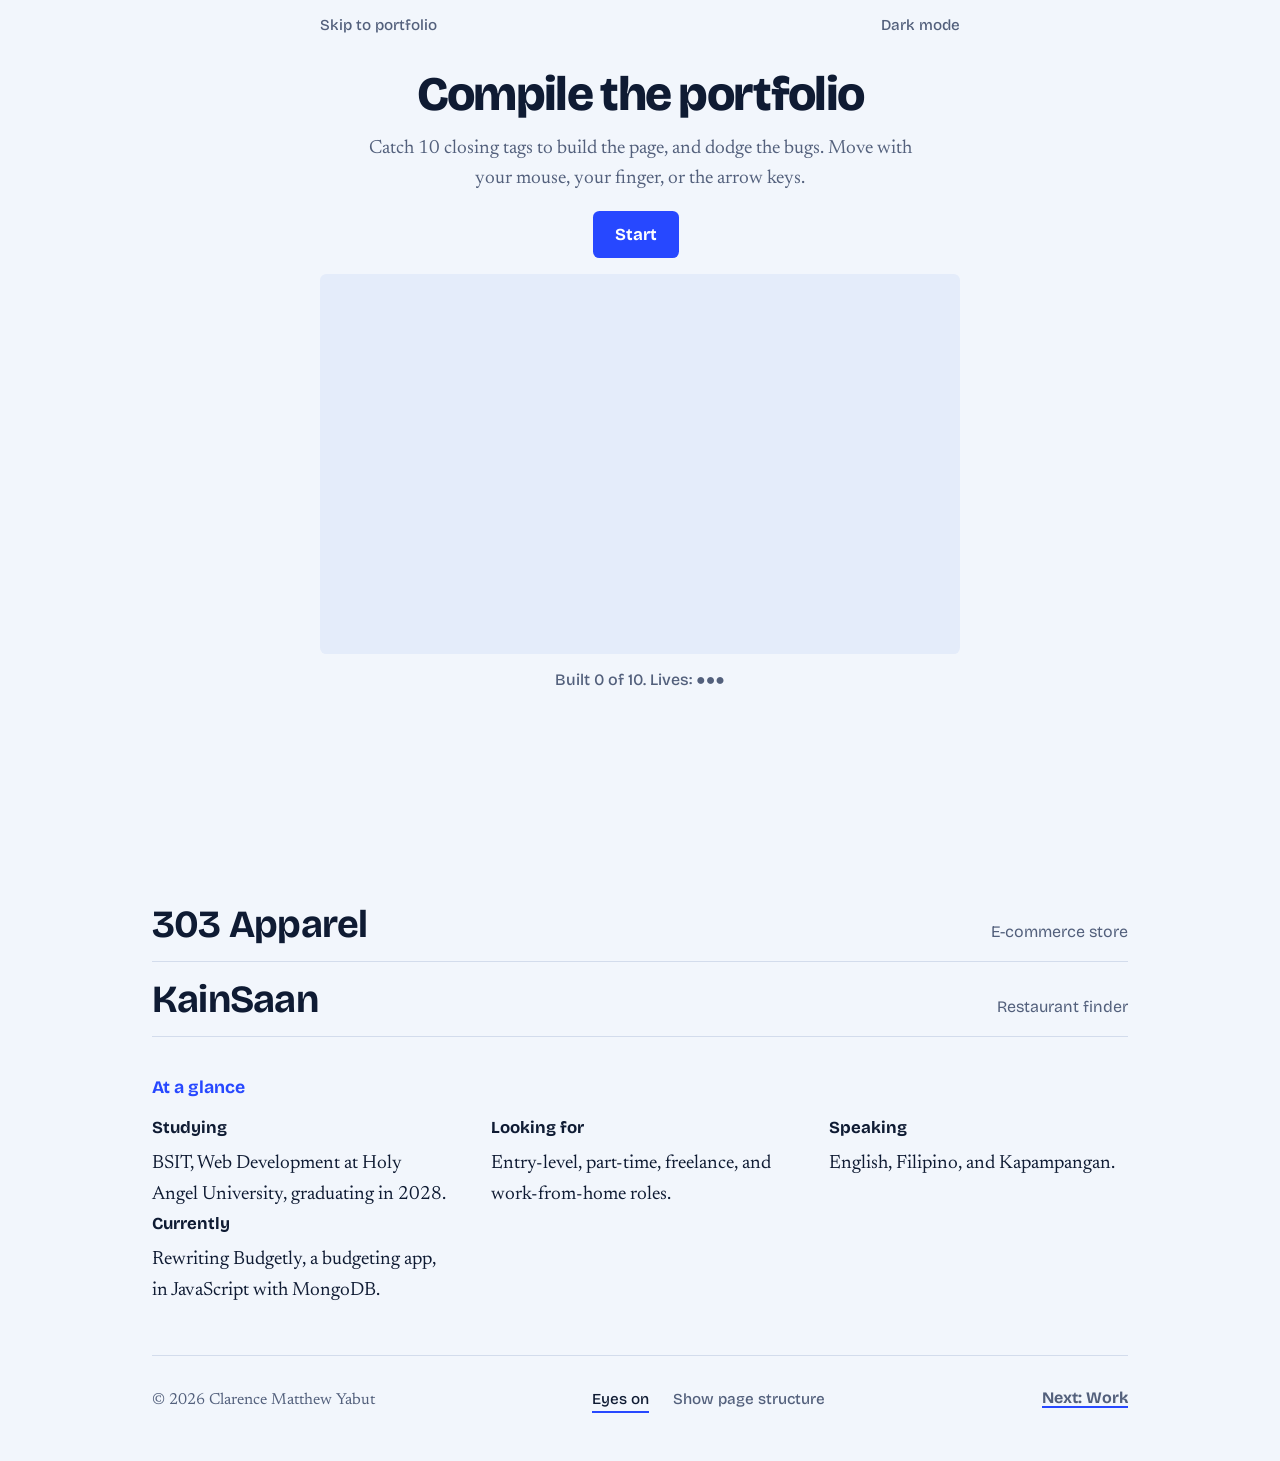
==== index.html @ 8d2900b2 "Personal Portfolio - Initial Commit" ====
<!DOCTYPE html>
<html lang="en">
<head>
<meta charset="utf-8">
<meta name="viewport" content="width=device-width, initial-scale=1, viewport-fit=cover">
<title>Clarence Matthew Yabut – Web Developer</title>
<meta name="description" content="Clarence Matthew Yabut is a web development student in Angeles City building full-stack web apps. See his projects and certifications, and get in touch.">
<meta name="theme-color" content="#2748ff">
<meta property="og:type" content="website">
<meta property="og:title" content="Clarence Matthew Yabut, Web Developer">
<meta property="og:description" content="Full-stack web projects, certifications, and contact details.">
<link rel="icon" href="favicon.svg" type="image/svg+xml">
<link rel="stylesheet" href="https://fonts.googleapis.com/css2?family=Bricolage+Grotesque:opsz,wght@12..96,400;12..96,500;12..96,700;12..96,800&family=Newsreader:opsz,wght@6..72,400;6..72,500&display=swap">
<link rel="stylesheet" href="css/styles.css">
</head>
<body>
<div id="game" role="dialog" aria-modal="true" aria-labelledby="gtitle">
  <noscript><style>#game{display:none}</style></noscript>
  <div class="gtop"><button class="pill" type="button" id="gskip">Skip to portfolio</button><button class="pill" type="button" data-theme-toggle>Dark mode</button></div>
  <h1 id="gtitle">Compile the portfolio</h1>
  <p id="gmsg">Catch 10 closing tags to build the page, and dodge the bugs. Move with your mouse, your finger, or the arrow keys.</p>
  <button class="cta" type="button" id="gstart">Start</button>
  <canvas id="gcv" aria-hidden="true"></canvas>
  <p id="ghud">Built 0 of 10. Lives: ●●●</p>
</div>
<div id="lb" hidden><img alt=""><button class="pill" type="button" id="lbx">Close</button></div>
<div id="prog" aria-hidden="true"></div>
<div class="eyes" id="eyes" aria-hidden="true"></div>
<div class="wrap">
  <header class="top">
    <a class="logo" href="#home" aria-label="Clarence Yabut, home"><svg viewBox="125 200 385 180" fill="none" stroke-width="14" stroke-linejoin="miter" stroke-linecap="butt" aria-hidden="true"><path d="M245 217 L160 292 L245 367" stroke="currentColor"/><path class="sl" d="M335 217 L268 367" stroke="var(--accent)"/><path d="M358 218 L413 270 M497 215 L347 367" stroke="currentColor"/></svg></a>
    <nav aria-label="Main">
      <a href="#work">Work</a>
      <a href="#about">About</a>
      <a href="#certifications">Certifications</a>
      <a href="#recommendations">Recommendations</a>
      <a href="#contact">Contact</a>
    </nav>
    <button class="pill" type="button" data-theme-toggle>Dark mode</button>
  </header>

  <main id="main">
    <div data-view="home" data-title="Home">
      <div class="hero">
        <svg class="hero-mark" viewBox="125 200 385 180" fill="none" stroke-width="10" stroke-linecap="butt" stroke-linejoin="miter" aria-hidden="true"><path pathLength="1" d="M245 217 L160 292 L245 367" stroke="currentColor"/><path pathLength="1" d="M335 217 L268 367" stroke="var(--accent)"/><path pathLength="1" d="M358 218 L413 270" stroke="currentColor"/><path pathLength="1" d="M497 215 L347 367" stroke="currentColor"/></svg>
        <h1 class="name" tabindex="-1">Clarence <span>Yabut</span></h1>
        <p class="lede">I build web apps from the database up, and I care how they feel to use.</p>
        <p class="status"><i aria-hidden="true"></i><span><b>Open to work:</b> entry-level, part-time, freelance, and remote. I’m in Angeles City, where it’s <b id="clock">–</b> right now.</span></p>
        <a class="cta" href="#work">See my work</a><a class="cta alt" href="#contact">Get in touch</a>
      </div>
      <div class="page">
        <h2>Recent projects</h2>
        <ul class="big-links">
          <li><a href="#ridersafe">RiderSafe<small>Rider safety app</small></a></li>
          <li><a href="#work">303 Apparel<small>E-commerce store</small></a></li>
          <li><a href="#work">KainSaan<small>Restaurant finder</small></a></li>
        </ul>
        <h2>At a glance</h2>
        <div class="cols facts">
          <div><b>Studying</b><p>BSIT, Web Development at Holy Angel University, graduating in 2028.</p></div>
          <div><b>Looking for</b><p>Entry-level, part-time, freelance, and work-from-home roles.</p></div>
          <div><b>Speaking</b><p>English, Filipino, and Kapampangan.</p></div>
          <div><b>Currently</b><p>Rewriting Budgetly, a budgeting app, in JavaScript with MongoDB.</p></div>
        </div>
      </div>
    </div>

    <div class="page" data-view="work" data-title="Work" hidden>
      <h1 tabindex="-1">Work</h1>
      <article class="project">
        <div><h3>RiderSafe</h3><p class="meta">Academic project that I led. PHP, MySQL, JavaScript, and AJAX.</p><button class="zoom" type="button" aria-label="View the RiderSafe logo larger"><img class="thumb sq" src="assets/img/ridersafe-logo.jpg" alt="RiderSafe logo: a blue motorcycle helmet on a map pin with a green check mark" width="640" height="640" loading="lazy"></button></div>
        <div><p>A motorcycle rider safety app with scheduled GPS check-ins and an emergency SOS. It was deployed and stayed public for several months.</p><a href="#ridersafe">Read the case study</a></div>
      </article>
      <article class="project">
        <div><h3>303 Apparel</h3><p class="meta">Group project with five classmates, led by me. HTML, CSS, JavaScript, Node.js, Express, and MongoDB.</p><button class="zoom" type="button" aria-label="View the 303 Apparel logo larger"><img class="thumb sq" src="assets/img/303-apparel-logo.jpg" alt="303 Apparel logo: a cream square frame with the brand name in bold type on navy" width="640" height="640" loading="lazy"></button></div>
        <div><p>A full-stack apparel store with a product catalog, search and filters, a cart and checkout, promo codes, and an admin dashboard for managing products, customers, and messages. It’s a demo store built for class, so nothing is actually sold.</p><a href="https://three03apparel-store.onrender.com/index.html" target="_blank" rel="noopener">Live demo</a>&emsp;<a href="https://github.com/thebeancheese/303apparel-store" target="_blank" rel="noopener">GitHub</a></div>
      </article>
      <article class="project">
        <div><h3>KainSaan</h3><p class="meta">Group project with two classmates, led by me. Express and MongoDB, deployed on Render.</p><button class="zoom" type="button" aria-label="View the KainSaan logo larger"><img class="thumb sq" src="assets/img/kainsaan-logo.jpg" alt="KainSaan logo: a red map pin with a small yellow jeepney on top, on teal" width="640" height="640" loading="lazy"></button></div>
        <div><p>A restaurant finder that helps people decide where to eat. Visitors browse restaurants and cuisines, and there’s an admin page for the data.</p><a href="https://kainsaan.onrender.com/" target="_blank" rel="noopener">Live site</a></div>
      </article>
      <article class="project">
        <div><h3>Coursework projects</h3><p class="meta">HTML, CSS, JavaScript, PHP, Java, Python, SQL, MongoDB</p></div>
        <div><p>Projects from my web programming, dynamic web applications, and information management classes, all kept in GitHub repositories.</p><a href="https://github.com/cm-f-yabut11" target="_blank" rel="noopener">Browse my GitHub</a></div>
      </article>
      <article class="project">
        <div><h3>Student council events</h3><p class="meta">Events Committee, July 2024 to March 2026</p></div>
        <div><p>I helped plan, prepare, and run department events, coordinating with council members and other students.</p></div>
      </article>
    </div>

    <div class="page" data-view="ridersafe" data-title="RiderSafe" hidden>
      <a class="back" href="#work">Back to work</a>
      <h1 tabindex="-1">RiderSafe</h1>
      <p>A full-stack web app for motorcycle rider safety, scheduled check-ins, and emergency communication. I came up with the concept, led the planning, and built and deployed it with my group.</p>
      <div class="demo">
        <div class="stage"><button class="sos" id="sos" type="button">SOS</button></div>
        <div class="controls">
          <label><span>Color</span><span class="sw" id="sw"></span></label>
          <label><span>Size</span><input type="range" id="size" min="64" max="140" value="96" aria-label="Button size"></label>
          <label><span>Text</span><input type="text" id="txt" value="SOS" maxlength="8" aria-label="Button text"></label>
        </div>
        <p id="msg" aria-live="polite">Try it: riders can customize their safety button like this. Tap it to send a check-in.</p>
      </div>
      <h2>What I built</h2>
      <ul class="feat">
        <li>Sign-up and login with password hashing and PHP session management.</li>
        <li>GPS check-ins using the browser’s Geolocation API, with missed check-in detection and adjustable monitoring intervals.</li>
        <li>An emergency SOS system with AJAX dashboards, notifications, and Google Maps location sharing.</li>
        <li>A responsive, mobile-first interface with a customizable safety button (color, size, sound, and text).</li>
      </ul>
      <h2>Result</h2>
      <p>The app was deployed and stayed publicly accessible for several months. I completed about 80–90% of the planned functionality.</p>
      <p>Built with PHP, MySQL, JavaScript, HTML, CSS, AJAX, Google Maps, and the HTML5 Geolocation API.</p>
    </div>

    <div class="page" data-view="about" data-title="About" hidden>
      <h1 tabindex="-1">About</h1>
      <p>I’m a third-year BSIT Web Development student at Holy Angel University. I build projects with HTML, CSS, JavaScript, PHP, and databases, and I also design in Figma and create content.</p>
      <p>Before tech, I worked at school bazaars and on a student council events team, which taught me sales, customer service, and working with a group. I speak English, Filipino, and Kapampangan.</p>
      <h2>Skills</h2>
      <div class="filters" role="group" aria-label="Filter skills"><button class="pill" type="button" data-f="all" aria-pressed="true">All</button><button class="pill" type="button" data-f="web" aria-pressed="false">Web</button><button class="pill" type="button" data-f="data" aria-pressed="false">Databases</button><button class="pill" type="button" data-f="design" aria-pressed="false">Design</button></div>
      <ul class="stack" aria-label="Skills">
        <li data-g="web">HTML</li><li data-g="web">CSS</li><li data-g="web">JavaScript</li><li data-g="web">PHP</li><li data-g="web">Java</li><li data-g="web">Python</li><li data-g="data">MySQL</li><li data-g="data">MongoDB</li><li data-g="design">Figma</li><li data-g="design">Canva</li>
      </ul>
      <div class="cols">
        <div><h2>Education</h2><ul class="tl"><li><b>BSIT, Web Development</b><span>Holy Angel University, June 2024 to 2028</span></li><li><b>ABM</b><span>Holy Family Academy, 2022 to 2024</span></li></ul></div>
        <div><h2>Experience</h2><ul class="tl"><li><b>Events Committee</b><span>College Student Council, July 2024 to March 2026</span></li><li><b>Bazaar team</b><span>School and community bazaar, December 2023 to March 2024</span></li></ul></div>
        <div><h2>Languages</h2><ul class="tl"><li><b>Kapampangan</b><span>Native</span></li><li><b>Filipino</b><span>Fluent</span></li><li><b>English</b><span>Fluent</span></li></ul></div>
      </div>
    </div>

    <div class="page" data-view="certifications" data-title="Certifications" hidden>
      <h1 tabindex="-1">Certifications</h1>
      <div class="filters" role="group" aria-label="Filter certifications"><button class="pill" type="button" data-f="all" aria-pressed="true">All</button><button class="pill" type="button" data-f="web" aria-pressed="false">Web</button><button class="pill" type="button" data-f="creative" aria-pressed="false">Design and marketing</button><button class="pill" type="button" data-f="it" aria-pressed="false">IT</button></div>
      <ul class="cert">
        <li><time>Aug 2026</time><div><b>Content Marketing Certified</b><small>HubSpot Academy</small></div></li>
        <li><time>Aug 2026</time><div><b>Introduction to Graphic Design; Basics of UI/UX</b><small>Simplilearn</small></div></li>
        <li><time>Aug 2026</time><div><b>Website UI/UX Designing using ChatGPT</b><small>Simplilearn</small></div></li>
        <li><time>Oct 2025</time><div><b>JavaScript Essentials 1</b><small>Cisco Networking Academy</small></div></li>
        <li><time>Oct 2025</time><div><b>Responsive Web Design</b><small>freeCodeCamp</small></div></li>
        <li><time>Sep 2025</time><div><b>Introduction to Figma</b><small>Simplilearn</small></div></li>
        <li><time>Mar 2025</time><div><b>CompTIA IT Fundamentals+ (ITF+)</b><small>CompTIA</small></div></li>
      </ul>
    </div>

    <div class="page" data-view="recommendations" data-title="Recommendations" hidden>
      <h1 tabindex="-1">Recommendations</h1>
      <p>What the people I’ve worked with and learned from have to say.</p>
      <div class="filters" role="group" aria-label="Filter recommendations"><button class="pill" type="button" data-f="all" aria-pressed="true">All</button><button class="pill" type="button" data-f="faculty" aria-pressed="false">Faculty</button><button class="pill" type="button" data-f="stuco" aria-pressed="false">Student council</button><button class="pill" type="button" data-f="peers" aria-pressed="false">Classmates</button></div>
      <div class="quotes">
        <figure class="quote" data-g="faculty"><span class="tag">Sample</span><blockquote><p>Lorem ipsum dolor sit amet, consectetur adipiscing elit, sed do eiusmod tempor incididunt ut labore et dolore magna aliqua.</p></blockquote><figcaption><b>Lorem Ipsum</b><span>Dolor sit amet, consectetur</span></figcaption></figure>
        <figure class="quote" data-g="faculty"><span class="tag">Sample</span><blockquote><p>Ut enim ad minim veniam, quis nostrud exercitation ullamco laboris nisi ut aliquip ex ea commodo consequat.</p></blockquote><figcaption><b>Dolor Sitamet</b><span>Adipiscing elit, sed do</span></figcaption></figure>
        <figure class="quote" data-g="stuco"><span class="tag">Sample</span><blockquote><p>Duis aute irure dolor in reprehenderit in voluptate velit esse cillum dolore eu fugiat nulla pariatur.</p></blockquote><figcaption><b>Consectetur Elit</b><span>Eiusmod tempor incididunt</span></figcaption></figure>
        <figure class="quote" data-g="peers"><span class="tag">Sample</span><blockquote><p>Excepteur sint occaecat cupidatat non proident, sunt in culpa qui officia deserunt mollit anim id est laborum.</p></blockquote><figcaption><b>Sed Eiusmod</b><span>Ut labore et dolore</span></figcaption></figure>
      </div>
    </div>

    <div class="page" data-view="contact" data-title="Contact" hidden>
      <h1 tabindex="-1">Contact</h1>
      <p>I’m open to entry-level, part-time, freelance, and work-from-home roles.</p>
      <a class="big" href="mailto:cmf.yabut@gmail.com">cmf.yabut@gmail.com</a>
      <p><button class="pill" id="copy" type="button">Copy email</button> <span id="copied" aria-live="polite"></span></p>
      <p><a href="https://github.com/cm-f-yabut11" target="_blank" rel="noopener">GitHub</a>&emsp;<a href="https://www.linkedin.com/in/clarence-yabut-7a6819312/" target="_blank" rel="noopener">LinkedIn</a></p>
      <h2>Send a message</h2>
      <form class="cform" id="cform" novalidate>
        <label>Your name<input type="text" id="cn" autocomplete="name"></label>
        <label>Your email<input type="email" id="ce" autocomplete="email"></label>
        <label>What is it about?<select id="ct"><option>A job or internship</option><option>A freelance project</option><option>Just saying hi</option></select></label>
        <label>Message<textarea id="cm" rows="5" maxlength="800"></textarea></label>
        <div class="frow"><button class="cta" type="submit">Write the email</button><span id="ccount">0 / 800</span><button class="pill" type="button" id="ccopy" hidden>Copy message</button></div>
        <p id="cstatus" aria-live="polite"></p>
      </form>
      <div class="cols">
        <div><h2>I can help with</h2><ul class="feat"><li>Websites and full-stack web apps</li><li>UI design in Figma</li><li>Promo graphics and short videos</li></ul></div>
        <div><h2>Good to know</h2><ul class="feat"><li>I’m on Philippine Time (UTC+8)</li><li>Open to part-time, freelance, and remote work</li><li>English, Filipino, and Kapampangan</li></ul></div>
      </div>
    </div>
  </main>

  <footer><span>© 2026 Clarence Matthew Yabut</span><div class="tools">
      <button class="pill" id="eyeBtn" type="button" aria-pressed="true">Eyes on</button>
      <button class="pill" id="inspect" type="button" aria-pressed="false">Show page structure</button>
    </div><a id="next" href="#work">Next: Work</a></footer>
</div>
<script src="js/main.js"></script>
</body>
</html>
---- css/styles.css ----
:root{
  --paper:#f2f6fc;--ink:#0f1b33;--muted:#53607c;--line:#d3dcec;--accent:#2748ff;--tint:#e4ecfa;--sun:#ffc94a;--on-accent:#fff;--ok:#1b8a4b;--sos:#d92d20;--eye:#fff;
  --display:"Bricolage Grotesque","Helvetica Neue",Arial,sans-serif;
  --body:"Newsreader",Georgia,"Times New Roman",serif;
  box-sizing:border-box;padding-top:env(safe-area-inset-top,0px);padding-bottom:env(safe-area-inset-bottom,0px);
}
:root[data-theme="dark"]{--paper:#0e1424;--ink:#e8eefc;--muted:#97a5c6;--line:#243049;--accent:#7e93ff;--tint:#17223a;--sun:#f5c04e;--on-accent:#0e1424;--ok:#4cc27d;--eye:#dfe6f7}
html{scroll-padding-top:env(safe-area-inset-top,0px)}
*,*::before,*::after{box-sizing:border-box}
[hidden]{display:none!important}
body{margin:0;background:var(--paper);color:var(--ink);font:400 1.2rem/1.6 var(--body);min-height:100vh}
a{color:inherit;text-decoration-color:var(--accent);text-underline-offset:.2em;text-decoration-thickness:2px}
a:hover{color:var(--accent)}
:focus-visible{outline:3px solid var(--accent);outline-offset:3px}
.eyes{position:fixed;inset:0;z-index:0;pointer-events:none;overflow:hidden}
.eye{position:absolute;width:var(--s);height:var(--s);margin:calc(var(--s)/-2) 0 0 calc(var(--s)/-2);border-radius:50%;background:var(--eye);border:2px solid var(--ink);opacity:.4;display:grid;place-items:center;transition:transform .12s}
.eye.blink{transform:scaleY(.08)}
.pupil{width:42%;height:42%;border-radius:50%;background:var(--accent);position:relative;transition:transform .08s linear}
.pupil::after{content:"";position:absolute;width:30%;height:30%;border-radius:50%;background:var(--eye);top:18%;left:20%}
@media (pointer:coarse),(max-width:700px){.eyes{display:none}}
body.no-eyes .eyes{display:none}
.wrap{position:relative;z-index:1;max-width:64rem;margin:0 auto;padding:0 1.5rem}
header.top{display:flex;justify-content:space-between;align-items:center;gap:1rem;flex-wrap:wrap;padding:1.5rem 0;font-family:var(--display);font-weight:700}
header.top .logo{text-decoration:none;font-size:1.3rem}
nav{display:flex;gap:1.25rem;align-items:center;flex-wrap:wrap;font-size:1rem}
nav a{text-decoration:none;padding-bottom:.1rem;background:linear-gradient(var(--accent),var(--accent)) 0 100%/0 2px no-repeat;transition:background-size .25s ease}
nav a:hover,nav a[aria-current="page"]{background-size:100% 2px;color:inherit}
.pill{font:500 .95rem var(--display);background:none;color:var(--muted);border:0;border-bottom:2px solid transparent;border-radius:0;padding:0 0 .1rem;cursor:pointer;transition:color .15s,border-color .15s}
.pill[aria-pressed="true"]{color:var(--ink);border-bottom-color:var(--accent)}
.tools{display:flex;gap:1.5rem;flex-wrap:wrap}
.hero{padding:clamp(2.5rem,8vw,5.5rem) 0 clamp(2rem,6vw,3.5rem)}
h1{font:800 clamp(2.6rem,7vw,4.5rem)/1 var(--display);letter-spacing:-.035em;margin:0 0 1.5rem}
h1.name{font-size:clamp(3.2rem,13vw,9.5rem);line-height:.9;letter-spacing:-.05em}
h1.name span{display:block;color:transparent;-webkit-text-stroke:2px var(--ink)}
.lede{font:500 clamp(1.4rem,3.4vw,2.1rem)/1.25 var(--display);letter-spacing:-.015em;max-width:30ch;margin:0 0 1.75rem}
.status{display:flex;flex-wrap:wrap;align-items:center;gap:.5rem .6rem;margin:0 0 2rem;font:500 1rem var(--display);color:var(--muted)}
.status i{width:.7rem;height:.7rem;border-radius:50%;background:var(--ok);box-shadow:0 0 0 4px color-mix(in srgb,var(--ok) 25%,transparent)}
.status b{color:var(--ink)}
.cta{display:inline-block;font:700 1.05rem var(--display);background:var(--accent);color:var(--on-accent);padding:.8rem 1.4rem;border-radius:.4rem;text-decoration:none;margin-right:.5rem}
.cta.alt{background:transparent;color:var(--ink);border:2px solid var(--ink)}
.cta:hover{color:var(--on-accent);filter:brightness(1.1)}
.cta.alt:hover{color:var(--ink)}
.page{padding:0 0 3rem}
.page>p{max-width:38rem}
h2{font:700 1.1rem var(--display);margin:2.5rem 0 1rem;color:var(--muted)}
.project{display:grid;grid-template-columns:minmax(0,1fr) minmax(0,2fr);gap:.5rem 2rem;padding:1.5rem 0;border-bottom:1px solid var(--line)}
.project:last-child{border-bottom:0}
.project h3{font:700 1.6rem/1.2 var(--display);margin:0}
.project .meta{font:400 .95rem var(--display);color:var(--muted);margin:.35rem 0 0}
.project p{margin:0 0 .8rem}
.demo{display:grid;grid-template-columns:auto 1fr;gap:1.25rem 1.75rem;align-items:center;margin:1.5rem 0;padding:1.25rem;border-radius:.6rem;background:var(--tint)}
.stage{display:grid;place-items:center;width:10rem;height:10rem}
.sos{width:var(--size,96px);height:var(--size,96px);border-radius:50%;border:0;background:var(--sos);color:#fff;font:800 1.2rem var(--display);cursor:pointer;box-shadow:0 6px 0 color-mix(in srgb,var(--sos) 55%,#000)}
.sos:active{transform:translateY(4px);box-shadow:0 2px 0 color-mix(in srgb,var(--sos) 55%,#000)}
.sos.sent{animation:ping .6s ease-out}
@keyframes ping{0%{outline:0 solid color-mix(in srgb,var(--sos) 50%,transparent)}100%{outline:22px solid transparent}}
.controls{display:grid;gap:.6rem;font:500 .95rem var(--display);color:var(--muted)}
.controls label{display:flex;align-items:center;gap:.75rem}
.controls label>span:first-child{width:3.2rem}
.sw{display:flex;gap:.5rem}
.sw button{width:1.6rem;height:1.6rem;border-radius:50%;border:2px solid var(--paper);box-shadow:0 0 0 1px var(--line);cursor:pointer}
.sw button[aria-pressed="true"]{box-shadow:0 0 0 3px var(--ink)}
.controls input[type=text]{width:6rem;font:700 .95rem var(--display);padding:.3rem .5rem;border:1px solid var(--line);border-radius:.3rem;background:transparent;color:var(--ink)}
.demo p{grid-column:1/-1;margin:0;font:500 .95rem var(--display);color:var(--muted)}
.feat{padding-left:1.2rem;max-width:40rem}
.feat li{margin:.3rem 0}
.stack{list-style:none;margin:0 0 1.5rem;padding:0;display:flex;flex-wrap:wrap;gap:.5rem}
.stack li{font:700 .95rem var(--display);border-radius:.3rem;padding:.25rem .65rem;background:var(--tint);color:var(--accent)}
.cert{list-style:none;margin:0 0 0 .4rem;padding:0;border-left:2px solid var(--line)}
.cert li{position:relative;display:grid;grid-template-columns:8rem minmax(0,1fr);gap:.1rem 1.5rem;padding:.8rem 0 .8rem 1.5rem}
.cert li::before{content:"";position:absolute;left:-.5rem;top:1.25rem;width:.8rem;height:.8rem;border-radius:50%;background:var(--paper);border:2px solid var(--accent)}
.cert time{font:700 .95rem var(--display);color:var(--muted);padding-top:.15rem}
.cert b{font:700 1.15rem/1.3 var(--display)}
.cert small{display:block;color:var(--muted);font-size:1rem}
a.big{font:800 clamp(1.5rem,5vw,3rem)/1.1 var(--display);letter-spacing:-.02em;overflow-wrap:anywhere}
.back{font:700 1rem var(--display);display:inline-block;margin:0 0 1rem}
footer{padding:2rem 0 3rem;color:var(--muted);font-size:1rem;border-top:1px solid var(--line)}
::selection{background:var(--sun);color:#16181d}
h2{color:var(--accent)}
.logo svg{height:1.9rem;width:auto;display:block}
.logo .sl{transform-box:fill-box;transform-origin:center;transition:transform .25s}
.logo:hover .sl,.logo:focus-visible .sl{transform:rotate(-10deg)}
.pill:hover{color:var(--ink);border-bottom-color:var(--line)}
.pill[aria-pressed="true"]:hover{border-bottom-color:var(--accent)}
#copy{color:var(--ink);border-bottom-color:var(--accent)}
.filters{display:flex;gap:1.5rem;flex-wrap:wrap;margin:0 0 1.5rem}
.project{margin:0 -1rem;padding-left:1rem;padding-right:1rem;border-left:3px solid transparent;transition:border-color .2s,background .2s}
.project:hover{border-left-color:var(--accent);background:var(--tint)}
.cert li::before{background:var(--tint)}
footer{display:flex;justify-content:space-between;gap:1rem;flex-wrap:wrap}
#next{font:700 1rem var(--display)}
.quotes{display:grid;grid-template-columns:repeat(auto-fit,minmax(18rem,1fr));gap:1rem}
.quote{position:relative;margin:0;padding:3rem 1.25rem 1.25rem;background:var(--tint);border-radius:.3rem;display:flex;flex-direction:column;gap:1rem}
.quote::before{content:"\201C";position:absolute;top:.5rem;left:1.1rem;font:800 3.5rem/1 var(--display);color:var(--accent)}
.quote blockquote{margin:0;flex:1}
.quote blockquote p{margin:0}
.quote figcaption b{display:block;font:700 1.05rem var(--display)}
.quote figcaption span{font:400 .95rem var(--display);color:var(--muted)}
.tag{position:absolute;top:.75rem;right:.75rem;font:700 .7rem var(--display);letter-spacing:.04em;text-transform:uppercase;color:var(--muted);border:1px solid var(--line);border-radius:999px;padding:.1rem .5rem}
.hero{position:relative}
.hero>*:not(.hero-mark){position:relative}
.hero-mark{position:absolute;right:0;bottom:1rem;width:min(38vw,22rem);color:var(--ink);opacity:.22;pointer-events:none}
.hero-mark path{stroke-dasharray:1;stroke-dashoffset:1;animation:draw 1.3s ease-out forwards}
.hero-mark path:nth-child(2){animation-delay:.25s}.hero-mark path:nth-child(3){animation-delay:.5s}.hero-mark path:nth-child(4){animation-delay:.65s}
@keyframes draw{to{stroke-dashoffset:0}}
.big-links{list-style:none;margin:0;padding:0;border-top:1px solid var(--line)}
.big-links a{display:flex;justify-content:space-between;align-items:baseline;gap:1rem;padding:1rem 0;border-bottom:1px solid var(--line);text-decoration:none;font:700 clamp(1.4rem,4vw,2.4rem)/1.1 var(--display);letter-spacing:-.02em;transition:padding .2s,color .2s}
.big-links a:hover{padding-left:.75rem;color:var(--accent)}
.big-links small{font:400 1rem var(--display);color:var(--muted);letter-spacing:0}
.cols{display:grid;grid-template-columns:repeat(auto-fit,minmax(15rem,1fr));gap:0 2.5rem}
.facts b{font:700 1.05rem var(--display)}
.facts p{margin:.25rem 0 0}
.tl{list-style:none;margin:0;padding:0}
.tl li{padding:.6rem 0;border-bottom:1px solid var(--line)}
.tl b{display:block;font:700 1.1rem var(--display)}
.tl span{color:var(--muted);font-size:1rem}
.thumb{display:block;margin-top:1rem;width:100%;max-width:11rem;height:7rem;border-radius:.3rem;object-fit:cover;object-position:center 28%;transition:transform .3s}
.stack li{transition:transform .15s}.stack li:hover{transform:translateY(-3px)}
.js .rv{opacity:0;transform:translateY(14px);transition:opacity .5s ease,transform .5s ease,background .2s,border-color .2s}
.js .rv.in{opacity:1;transform:none}
@media (prefers-reduced-motion:reduce){.hero-mark path{animation:none;stroke-dashoffset:0}}
body.gaming{overflow:hidden}
#game{position:fixed;inset:0;z-index:50;background:var(--paper);display:flex;flex-direction:column;align-items:center;gap:1rem;padding:calc(1rem + env(safe-area-inset-top,0px)) 1rem calc(1rem + env(safe-area-inset-bottom,0px));overflow:auto;transition:opacity .5s}
#game.out{opacity:0;pointer-events:none}
#game .gtop{width:100%;max-width:640px;display:flex;justify-content:space-between}
#game h1{font-size:clamp(2rem,6vw,3rem);margin:1rem 0 0;text-align:center}
#gmsg{margin:0;text-align:center;max-width:34rem;color:var(--muted)}
#gcv{background:var(--tint);border-radius:.4rem;touch-action:none}
#ghud{margin:0;font:500 1rem var(--display);color:var(--muted)}
button.cta{border:0;cursor:pointer}
.zoom{display:block;padding:0;border:0;background:none;cursor:zoom-in;margin-top:1rem}
.zoom .thumb{margin-top:0}
.thumb.tall{height:auto;max-width:9rem;object-position:center}
#lb{position:fixed;inset:0;z-index:40;background:rgba(10,16,32,.9);display:flex;flex-direction:column;align-items:center;justify-content:center;gap:1rem;padding:1rem}
#lb img{max-height:82vh;max-width:100%;object-fit:contain;border-radius:.3rem}
#lb .pill{color:#fff}
body{transition:background-color .3s ease,color .3s ease}
#prog{position:fixed;top:0;left:0;right:0;height:3px;background:var(--accent);transform:scaleX(0);transform-origin:0 50%;z-index:30;pointer-events:none}
.js .cert{border-left-color:transparent;position:relative}
.js .cert::before{content:"";position:absolute;left:-2px;top:0;bottom:0;width:2px;background:var(--line);transform:scaleY(0);transform-origin:top;transition:transform 1.2s ease}
.js .cert.in::before{transform:none}
.thumb.sq{height:auto;aspect-ratio:1;max-width:8rem;object-fit:cover;object-position:center}
.cform{display:grid;gap:1.25rem;max-width:36rem;margin-bottom:1rem}
.cform label{display:grid;gap:.25rem;font:500 .95rem var(--display);color:var(--muted)}
.cform input,.cform select,.cform textarea{font:400 1.1rem var(--body);color:var(--ink);background:transparent;border:0;border-bottom:2px solid var(--line);border-radius:0;padding:.4rem 0;transition:border-color .2s}
.cform select,.cform option{background:var(--paper)}
.cform textarea{resize:vertical}
.cform input:focus,.cform select:focus,.cform textarea:focus{outline:0;border-bottom-color:var(--accent)}
.cform [aria-invalid="true"]{border-bottom-color:var(--sos)}
.frow{display:flex;align-items:center;gap:1rem;flex-wrap:wrap}
#ccount{font:500 .9rem var(--display);color:var(--muted)}
#cstatus{margin:0;font:500 1rem var(--display);min-height:1.5em}
body.inspect [data-tag]{outline:1px dashed var(--accent);outline-offset:-1px;position:relative}
body.inspect [data-tag]::before{content:attr(data-tag);position:absolute;top:0;left:0;z-index:2;background:var(--accent);color:var(--on-accent);font:700 .7rem/1 var(--display);padding:.2rem .35rem}
@media (max-width:640px){.project{grid-template-columns:1fr}.cert li{grid-template-columns:1fr}.demo{grid-template-columns:1fr}}
@media (prefers-reduced-motion:reduce){.sos.sent{animation:none}.eye,.pupil{transition:none}}
@media (prefers-reduced-motion:no-preference){[data-view]:not([hidden]){animation:rise .45s ease-out both}@keyframes rise{from{opacity:0;transform:translateY(.5rem)}}}
.project:hover .zoom .thumb{transform:scale(1.04) rotate(-1.5deg)}
a{transition:text-underline-offset .2s,color .2s}
a:hover{text-underline-offset:.35em}
.cta{transition:transform .15s,filter .15s}
.cta:hover{transform:translateY(-2px)}
.cta:active{transform:none}
#next{transition:transform .2s}
#next:hover{transform:translateX(4px)}
@media (prefers-reduced-motion:no-preference){
.hero>.lede,.hero>.status,.hero>.cta{animation:rise .6s ease-out both}
.hero>.lede{animation-delay:.12s}
.hero>.status{animation-delay:.24s}
.hero>.cta{animation-delay:.36s}
.hero>.cta+.cta{animation-delay:.42s}
[data-g]:not([hidden]){animation:pop .3s ease backwards}
@keyframes pop{from{opacity:0;transform:translateY(6px)}}
.cert li.in::before{animation:dot .45s ease .15s backwards}
@keyframes dot{from{transform:scale(0)}}
}
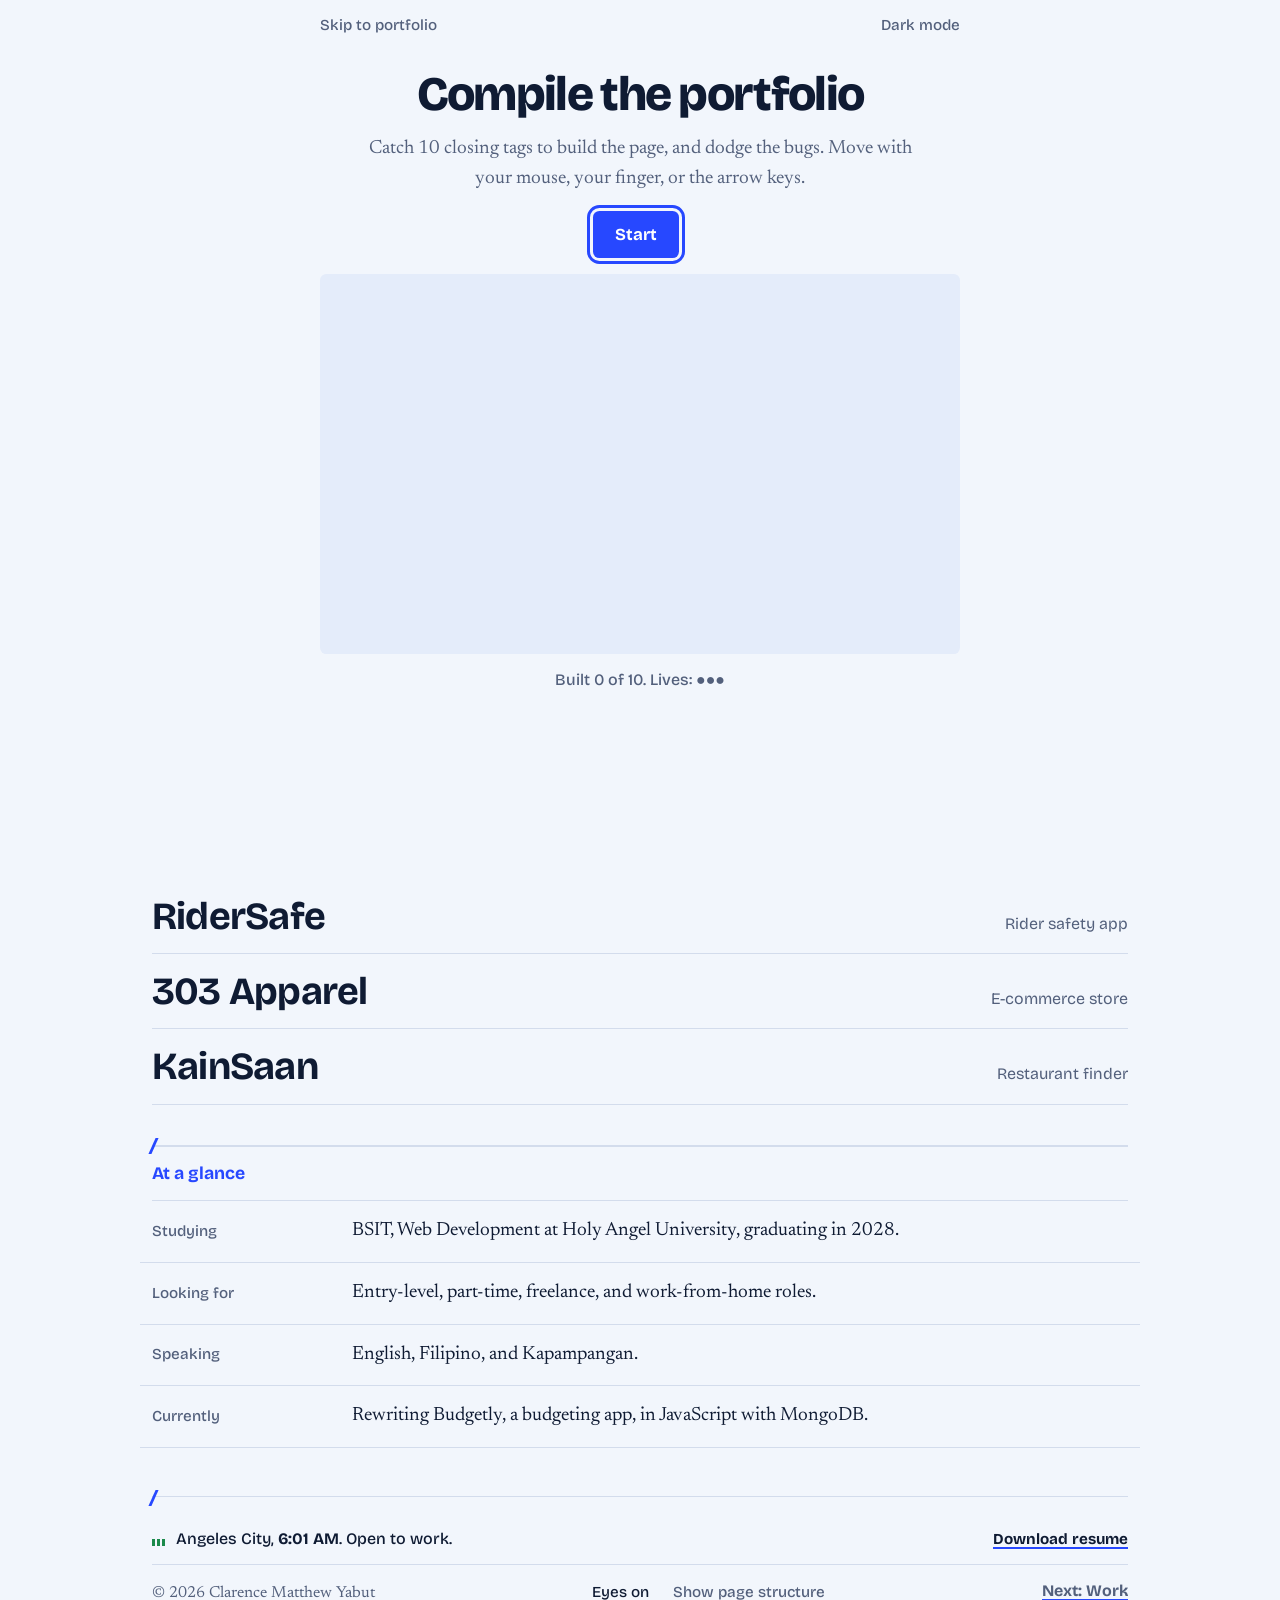
==== commit 26edbff9: "Site updates. Aesthetics and Functions." ====
--- a/index.html
+++ b/index.html
@@ -10,6 +10,15 @@
 <meta property="og:title" content="Clarence Matthew Yabut, Web Developer">
 <meta property="og:description" content="Full-stack web projects, certifications, and contact details.">
 <link rel="icon" href="favicon.svg" type="image/svg+xml">
+<link rel="canonical" href="https://cfyabut-portfolio.onrender.com/">
+<meta property="og:url" content="https://cfyabut-portfolio.onrender.com/">
+<meta property="og:image" content="https://cfyabut-portfolio.onrender.com/assets/img/og-card.png">
+<meta property="og:image:width" content="1200">
+<meta property="og:image:height" content="630">
+<meta property="og:image:alt" content="Clarence Yabut, web developer">
+<meta name="twitter:card" content="summary_large_image">
+<link rel="preconnect" href="https://fonts.googleapis.com">
+<link rel="preconnect" href="https://fonts.gstatic.com" crossorigin>
 <link rel="stylesheet" href="https://fonts.googleapis.com/css2?family=Bricolage+Grotesque:opsz,wght@12..96,400;12..96,500;12..96,700;12..96,800&family=Newsreader:opsz,wght@6..72,400;6..72,500&display=swap">
 <link rel="stylesheet" href="css/styles.css">
 </head>
@@ -23,10 +32,12 @@
   <canvas id="gcv" aria-hidden="true"></canvas>
   <p id="ghud">Built 0 of 10. Lives: ●●●</p>
 </div>
-<div id="lb" hidden><img alt=""><button class="pill" type="button" id="lbx">Close</button></div>
+<div id="lb" role="dialog" aria-modal="true" aria-label="Enlarged image" hidden><img alt=""><button class="pill" type="button" id="lbx">Close</button></div>
 <div id="prog" aria-hidden="true"></div>
+<div id="ring" aria-hidden="true"></div>
 <div class="eyes" id="eyes" aria-hidden="true"></div>
 <div class="wrap">
+  <button class="skip" type="button" id="skip">Skip to content</button>
   <header class="top">
     <a class="logo" href="#home" aria-label="Clarence Yabut, home"><svg viewBox="125 200 385 180" fill="none" stroke-width="14" stroke-linejoin="miter" stroke-linecap="butt" aria-hidden="true"><path d="M245 217 L160 292 L245 367" stroke="currentColor"/><path class="sl" d="M335 217 L268 367" stroke="var(--accent)"/><path d="M358 218 L413 270 M497 215 L347 367" stroke="currentColor"/></svg></a>
     <nav aria-label="Main">
@@ -39,7 +50,7 @@
     <button class="pill" type="button" data-theme-toggle>Dark mode</button>
   </header>
 
-  <main id="main">
+  <main id="main" tabindex="-1">
     <div data-view="home" data-title="Home">
       <div class="hero">
         <svg class="hero-mark" viewBox="125 200 385 180" fill="none" stroke-width="10" stroke-linecap="butt" stroke-linejoin="miter" aria-hidden="true"><path pathLength="1" d="M245 217 L160 292 L245 367" stroke="currentColor"/><path pathLength="1" d="M335 217 L268 367" stroke="var(--accent)"/><path pathLength="1" d="M358 218 L413 270" stroke="currentColor"/><path pathLength="1" d="M497 215 L347 367" stroke="currentColor"/></svg>
@@ -52,32 +63,34 @@
         <h2>Recent projects</h2>
         <ul class="big-links">
           <li><a href="#ridersafe">RiderSafe<small>Rider safety app</small></a></li>
-          <li><a href="#work">303 Apparel<small>E-commerce store</small></a></li>
-          <li><a href="#work">KainSaan<small>Restaurant finder</small></a></li>
+          <li><a href="#apparel-303">303 Apparel<small>E-commerce store</small></a></li>
+          <li><a href="#kainsaan">KainSaan<small>Restaurant finder</small></a></li>
         </ul>
         <h2>At a glance</h2>
-        <div class="cols facts">
-          <div><b>Studying</b><p>BSIT, Web Development at Holy Angel University, graduating in 2028.</p></div>
-          <div><b>Looking for</b><p>Entry-level, part-time, freelance, and work-from-home roles.</p></div>
-          <div><b>Speaking</b><p>English, Filipino, and Kapampangan.</p></div>
-          <div><b>Currently</b><p>Rewriting Budgetly, a budgeting app, in JavaScript with MongoDB.</p></div>
-        </div>
+        <dl class="glance">
+          <div><dt>Studying</dt><dd>BSIT, Web Development at Holy Angel University, graduating in 2028.</dd></div>
+          <div><dt>Looking for</dt><dd>Entry-level, part-time, freelance, and work-from-home roles.</dd></div>
+          <div><dt>Speaking</dt><dd>English, Filipino, and Kapampangan.</dd></div>
+          <div><dt>Currently</dt><dd>Rewriting Budgetly, a budgeting app, in JavaScript with MongoDB.</dd></div>
+        </dl>
       </div>
     </div>
 
     <div class="page" data-view="work" data-title="Work" hidden>
-      <h1 tabindex="-1">Work</h1>
+      <div class="phead"><div><h1 tabindex="-1">Work</h1><p class="kicker">Three projects I led, plus coursework.</p></div><svg class="pico" viewBox="0 0 100 100" fill="none" stroke="currentColor" stroke-width="5" stroke-linejoin="miter" stroke-linecap="butt" aria-hidden="true"><path class="echo" pathLength="1" d="M14 24 H94 V84 H14 Z" style="animation-delay:.1s"/><path pathLength="1" d="M10 20 H90 V80 H10 Z" style="animation-delay:0.15s"/><path pathLength="1" d="M10 34 H90" stroke-width="3" style="animation-delay:0.26s"/><path class="fx" d="M18 25 h4 v4 h-4 z" fill="currentColor" stroke="none" style="animation-delay:0.37s"/><path class="fx" d="M26 25 h4 v4 h-4 z" fill="currentColor" stroke="none" style="animation-delay:0.48s"/><path class="fx" d="M34 25 h4 v4 h-4 z" fill="currentColor" stroke="none" style="animation-delay:0.59s"/><path pathLength="1" d="M32 46 L22 54 L32 62" style="animation-delay:0.7s"/><path pathLength="1" d="M49 44 L41 64" class="acc" stroke="var(--accent)" style="animation-delay:0.81s"/><path pathLength="1" d="M58 46 L68 54 L58 62" style="animation-delay:0.92s"/><path class="fx acc" d="M72 58 V84 L79 77 L84 88 L89 86 L84 75 L93 75 Z" fill="var(--paper)" stroke="var(--accent)" stroke-width="4" style="animation-delay:1.03s"/></svg></div>
       <article class="project">
         <div><h3>RiderSafe</h3><p class="meta">Academic project that I led. PHP, MySQL, JavaScript, and AJAX.</p><button class="zoom" type="button" aria-label="View the RiderSafe logo larger"><img class="thumb sq" src="assets/img/ridersafe-logo.jpg" alt="RiderSafe logo: a blue motorcycle helmet on a map pin with a green check mark" width="640" height="640" loading="lazy"></button></div>
-        <div><p>A motorcycle rider safety app with scheduled GPS check-ins and an emergency SOS. It was deployed and stayed public for several months.</p><a href="#ridersafe">Read the case study</a></div>
+        <div><p>A motorcycle rider safety app with scheduled GPS check-ins and an emergency SOS. It was deployed and stayed public for several months.</p><a href="#ridersafe" aria-label="Read the RiderSafe case study">Read the case study</a></div>
       </article>
       <article class="project">
         <div><h3>303 Apparel</h3><p class="meta">Group project with five classmates, led by me. HTML, CSS, JavaScript, Node.js, Express, and MongoDB.</p><button class="zoom" type="button" aria-label="View the 303 Apparel logo larger"><img class="thumb sq" src="assets/img/303-apparel-logo.jpg" alt="303 Apparel logo: a cream square frame with the brand name in bold type on navy" width="640" height="640" loading="lazy"></button></div>
-        <div><p>A full-stack apparel store with a product catalog, search and filters, a cart and checkout, promo codes, and an admin dashboard for managing products, customers, and messages. It’s a demo store built for class, so nothing is actually sold.</p><a href="https://three03apparel-store.onrender.com/index.html" target="_blank" rel="noopener">Live demo</a>&emsp;<a href="https://github.com/thebeancheese/303apparel-store" target="_blank" rel="noopener">GitHub</a></div>
+        <div><p>A full-stack apparel store with a product catalog, search and filters, a cart and checkout, promo codes, and an admin dashboard for managing products, customers, and messages. It’s a demo store built for class, so nothing is actually sold.</p><a href="#apparel-303" aria-label="Read the 303 Apparel case study">Read the case study</a>&emsp;<a href="https://three03apparel-store.onrender.com/index.html" target="_blank" rel="noopener" aria-label="303 Apparel live demo">Live demo</a>&emsp;<a href="https://github.com/thebeancheese/303apparel-store" target="_blank" rel="noopener" aria-label="303 Apparel on GitHub">GitHub</a>
+          <div class="strip-wrap"><div class="strip" tabindex="0" role="group" aria-label="303 Apparel screenshots"><button class="zoom" type="button" aria-label="View larger: Home page"><img src="assets/img/case/a303-hero.jpg" alt="303 Apparel home page with the headline Stay Ahead of the Trend" loading="lazy" decoding="async"></button><button class="zoom" type="button" aria-label="View larger: Products page"><img src="assets/img/case/a303-products.jpg" alt="The 303 Apparel products page with search, sorting, and category filters" loading="lazy" decoding="async"></button><button class="zoom" type="button" aria-label="View larger: Campaign page"><img src="assets/img/case/a303-campaign.jpg" alt="The Cop the Drop social media campaign page" loading="lazy" decoding="async"></button><button class="zoom" type="button" aria-label="View larger: Staff dashboard"><img src="assets/img/case/a303-admin.jpg" alt="The 303 Apparel staff dashboard" loading="lazy" decoding="async"></button></div><div class="strip-ctl"><button class="pill" type="button" data-strip="-1">Previous</button><button class="pill" type="button" data-strip="1">Next</button></div></div></div>
       </article>
       <article class="project">
         <div><h3>KainSaan</h3><p class="meta">Group project with two classmates, led by me. Express and MongoDB, deployed on Render.</p><button class="zoom" type="button" aria-label="View the KainSaan logo larger"><img class="thumb sq" src="assets/img/kainsaan-logo.jpg" alt="KainSaan logo: a red map pin with a small yellow jeepney on top, on teal" width="640" height="640" loading="lazy"></button></div>
-        <div><p>A restaurant finder that helps people decide where to eat. Visitors browse restaurants and cuisines, and there’s an admin page for the data.</p><a href="https://kainsaan.onrender.com/" target="_blank" rel="noopener">Live site</a></div>
+        <div><p>A restaurant finder that helps people decide where to eat. Visitors browse restaurants and cuisines, and there’s an admin page for the data.</p><a href="#kainsaan" aria-label="Read the KainSaan case study">Read the case study</a>&emsp;<a href="https://kainsaan.onrender.com/" target="_blank" rel="noopener" aria-label="KainSaan live site">Live site</a>
+          <div class="strip-wrap"><div class="strip" tabindex="0" role="group" aria-label="KainSaan screenshots"><button class="zoom" type="button" aria-label="View larger: Home page"><img src="assets/img/case/ks-home.jpg" alt="The KainSaan home page with a red map pin button" loading="lazy" decoding="async"></button><button class="zoom" type="button" aria-label="View larger: Restaurants page"><img src="assets/img/case/ks-restaurants.jpg" alt="The KainSaan restaurants page with search, filter, and sorting" loading="lazy" decoding="async"></button><button class="zoom" type="button" aria-label="View larger: Add restaurant form"><img src="assets/img/case/ks-add.jpg" alt="The add restaurant form on the admin page" loading="lazy" decoding="async"></button><button class="zoom" type="button" aria-label="View larger: Database in MongoDB Compass"><img src="assets/img/case/ks-database.jpg" alt="MongoDB Compass showing the restaurants collection" loading="lazy" decoding="async"></button></div><div class="strip-ctl"><button class="pill" type="button" data-strip="-1">Previous</button><button class="pill" type="button" data-strip="1">Next</button></div></div></div>
       </article>
       <article class="project">
         <div><h3>Coursework projects</h3><p class="meta">HTML, CSS, JavaScript, PHP, Java, Python, SQL, MongoDB</p></div>
@@ -114,8 +127,41 @@
       <p>Built with PHP, MySQL, JavaScript, HTML, CSS, AJAX, Google Maps, and the HTML5 Geolocation API.</p>
     </div>
 
+    <div class="page" data-view="apparel-303" data-title="303 Apparel" hidden>
+      <a class="back" href="#work">Back to work</a>
+      <div class="phead"><div><h1 tabindex="-1">303 Apparel</h1><p class="kicker">A clothing store, a campaign, and an admin area, built by six of us.</p></div></div>
+      <dl class="meta-grid"><div><dt>My role</dt><dd>Project lead</dd></div><div><dt>Team</dt><dd>Six classmates</dd></div><div><dt>Context</dt><dd>Final requirement, WD-303, Holy Angel University, October 2026</dd></div><div><dt>Built with</dt><dd>HTML, CSS, JavaScript, Node.js, Express, MongoDB</dd></div><div><dt>Links</dt><dd><a href="https://three03apparel-store.onrender.com/index.html" target="_blank" rel="noopener">Live demo</a>&emsp;<a href="https://github.com/thebeancheese/303apparel-store" target="_blank" rel="noopener">GitHub</a></dd></div></dl>
+      <p>303 Apparel is a make-believe clothing brand for students and young adults, with the tagline “Don’t follow the trend, set it.” For our final requirement we built the whole business around it: an online store, a social media campaign, an email newsletter, and a staff area to run it all. It’s a demo, so nothing is actually sold.</p>
+      <div class="shots"><figure><button class="zoom" type="button" aria-label="View larger: The home page"><img class="shot" src="assets/img/case/a303-hero.jpg" alt="303 Apparel home page with the headline Stay Ahead of the Trend and a 15 percent off banner" loading="lazy"></button><figcaption>The home page</figcaption></figure><figure><button class="zoom" type="button" aria-label="View larger: Products, with search, sorting, and filters"><img class="shot" src="assets/img/case/a303-products.jpg" alt="The 303 Apparel products page with search, sorting, category filters, and a grid of clothing" loading="lazy"></button><figcaption>Products, with search, sorting, and filters</figcaption></figure><figure><button class="zoom" type="button" aria-label="View larger: The “Cop the Drop” campaign page"><img class="shot" src="assets/img/case/a303-campaign.jpg" alt="The Cop the Drop social media campaign page with its overview and content schedule" loading="lazy"></button><figcaption>The “Cop the Drop” campaign page</figcaption></figure><figure><button class="zoom" type="button" aria-label="View larger: The staff dashboard"><img class="shot" src="assets/img/case/a303-admin.jpg" alt="The 303 Apparel admin dashboard with a product form and a promo code form" loading="lazy"></button><figcaption>The staff dashboard</figcaption></figure></div>
+      <h2>What’s in it</h2>
+      <ul class="feat"><li>A landing page with a hero, a brochure, an about section, featured products, a promo with a countdown, and a promotional video.</li><li>A products page with search, sorting, category filters, and pagination, plus a cart and checkout that accepts a promo code.</li><li>The Fit Formula, a style guide infographic, and a Features page explaining why to shop.</li><li>A social media campaign page with the “Cop the Drop” plan, a four-week content schedule, and sample posts for each platform.</li><li>A contact form, an FAQ, and a signup for the drop list newsletter, alongside an email campaign we designed and sent.</li><li>A staff login and dashboard to add, edit, and delete products, feature them on the home page, manage the promo code, and read customers, messages, and subscribers.</li></ul>
+      <h2>My part</h2>
+      <p>I led the project. I came up with the concept, worked on the frontend, shot and edited the promotional video, and made the promotional posters.</p>
+      <h2>The team</h2>
+      <div class="cols">
+        <div><ul class="tl"><li><b>Manjot Chamdal</b><span>Database, documentation, FAQs and newsletter idea</span></li><li><b>Vince Raiezen Cruzada</b><span>Backend, deployment, CRUD functions</span></li><li><b>John Paul David</b><span>Frontend, brochure, email marketing</span></li></ul></div>
+        <div><ul class="tl"><li><b>Emilson Lio Madla</b><span>Infographics, email marketing, database integration</span></li><li><b>Erine Karl Gabriel Sicat</b><span>Documentation, website polish, photography and editing</span></li><li><b>Clarence Yabut</b><span>Concept, frontend, video, promotional posters</span></li></ul></div>
+      </div>
+    </div>
+
+    <div class="page" data-view="kainsaan" data-title="KainSaan" hidden>
+      <a class="back" href="#work">Back to work</a>
+      <div class="phead"><div><h1 tabindex="-1">KainSaan</h1><p class="kicker">A restaurant finder for Angeles City and Clark, backed by MongoDB.</p></div></div>
+      <dl class="meta-grid"><div><dt>My role</dt><dd>Project lead</dd></div><div><dt>Team</dt><dd>Three of us: John Paul David, Emilson Lio Madla, and me</dd></div><div><dt>Context</dt><dd>6ADDBASE, Advanced Database using MongoDB, October 2026</dd></div><div><dt>Built with</dt><dd>MongoDB Atlas, Node.js, Express, HTML, CSS, JavaScript</dd></div><div><dt>Links</dt><dd><a href="https://kainsaan.onrender.com/" target="_blank" rel="noopener">Live site</a>&emsp;<a href="https://github.com/johnpauldavid27/KainSaan-database-restore-main" target="_blank" rel="noopener">GitHub</a></dd></div></dl>
+      <p>The name plays on “Saan tayo kakain?”, Filipino for “where should we eat?” KainSaan lists 30 restaurants around Angeles City and Clark. Visitors can search by name, filter by cuisine, or press a map pin and let the site pick for them. Behind it is a MongoDB database that we designed, validated, and connected to a Node and Express server.</p>
+      <div class="shots"><figure><button class="zoom" type="button" aria-label="View larger: The home page"><img class="shot" src="assets/img/case/ks-home.jpg" alt="The KainSaan home page with the headline Saan tayo kakain and a red map pin button" loading="lazy"></button><figcaption>The home page</figcaption></figure><figure><button class="zoom" type="button" aria-label="View larger: Restaurants, with search, filter, and sort"><img class="shot" src="assets/img/case/ks-restaurants.jpg" alt="The KainSaan restaurants page with search, cuisine filter, and sorting" loading="lazy"></button><figcaption>Restaurants, with search, filter, and sort</figcaption></figure><figure><button class="zoom" type="button" aria-label="View larger: Adding a restaurant"><img class="shot" src="assets/img/case/ks-add.jpg" alt="The add restaurant form on the admin page" loading="lazy"></button><figcaption>Adding a restaurant</figcaption></figure><figure><button class="zoom" type="button" aria-label="View larger: The restaurants collection in MongoDB Compass"><img class="shot" src="assets/img/case/ks-database.jpg" alt="MongoDB Compass showing documents in the restaurants collection" loading="lazy"></button><figcaption>The restaurants collection in MongoDB Compass</figcaption></figure></div>
+      <h2>What it does</h2>
+      <ul class="feat"><li>The home page has a search bar, a “Surprise me” pin that picks a restaurant at random, a top rated list, a recently added list, and cuisine tags.</li><li>The restaurants page has search by name, a cuisine filter, sorting, and page navigation. There are also cuisines and about pages, and a light and dark theme.</li><li>A separate admin page covers the full CRUD cycle: add, view, edit, and delete restaurants.</li><li>Deleting moves a restaurant to a trash collection first. From there it can be restored, deleted permanently, or left to expire automatically after 30 days.</li></ul>
+      <h2>The database</h2>
+      <ul class="feat"><li>One database, dbRestaurants, with a restaurants collection and a trash collection for deleted records.</li><li>Each restaurant stores an ID, name, cuisine, address, rating, and contact number. New records also get a created date, which powers the “recently added” list.</li><li>Schema validation requires all six fields and keeps ratings between 0 and 5.</li><li>A unique index on the restaurant ID, indexes on name and cuisine, and a time-to-live index that clears the trash after 30 days.</li></ul>
+      <h2>Problems we ran into</h2>
+      <ul class="feat"><li>The connection failed at first because we had used a placeholder cluster address instead of the real Atlas host.</li><li>We kept the database password out of the code and out of GitHub by moving it into an environment file, and moved the connection code into its own module.</li><li>The site first ran in a preview mode that only used browser storage, so we added Express routes to connect it to the real database.</li><li>File names with mixed capital letters broke on the Linux server, so we renamed everything to lowercase.</li><li>Restoring a deleted restaurant could reuse an ID that a new one had taken, so Restore now assigns the next free ID.</li></ul>
+      <h2>What I’d improve</h2>
+      <p>The admin page has no login yet, so anyone who knows its address can open it. I left its link off this site on purpose. Next I’d add a login, move search and pagination to the server, add photos and opening hours, and keep an activity log of changes.</p>
+    </div>
+
     <div class="page" data-view="about" data-title="About" hidden>
-      <h1 tabindex="-1">About</h1>
+      <div class="phead"><div><h1 tabindex="-1">About</h1><p class="kicker">A student developer who likes the whole stack.</p></div><svg class="pico" viewBox="0 0 100 100" fill="none" stroke="currentColor" stroke-width="5" stroke-linejoin="miter" stroke-linecap="butt" aria-hidden="true"><path class="echo" pathLength="1" d="M16 28 H92 V80 H16 Z" style="animation-delay:.1s"/><path pathLength="1" d="M12 24 H88 V76 H12 Z" style="animation-delay:0.15s"/><path pathLength="1" d="M20 32 H46 V68 H20 Z" stroke-width="3" style="animation-delay:0.26s"/><circle class="fx" cx="28" cy="45" r="4.2" fill="var(--paper)" stroke="currentColor" stroke-width="2.5" style="animation-delay:0.37s"/><circle class="fx" cx="38" cy="45" r="4.2" fill="var(--paper)" stroke="currentColor" stroke-width="2.5" style="animation-delay:0.48s"/><circle class="fx acc" cx="29" cy="46" r="1.8" fill="var(--accent)" stroke="none" style="animation-delay:0.59s"/><circle class="fx acc" cx="39" cy="46" r="1.8" fill="var(--accent)" stroke="none" style="animation-delay:0.7s"/><path pathLength="1" d="M22 68 L33 58 L44 68" stroke-width="3" style="animation-delay:0.81s"/><path pathLength="1" d="M54 36 H80" class="acc" stroke="var(--accent)" style="animation-delay:0.92s"/><path pathLength="1" d="M54 48 H78" style="animation-delay:1.03s"/><path pathLength="1" d="M54 60 H70" style="animation-delay:1.14s"/></svg></div>
       <p>I’m a third-year BSIT Web Development student at Holy Angel University. I build projects with HTML, CSS, JavaScript, PHP, and databases, and I also design in Figma and create content.</p>
       <p>Before tech, I worked at school bazaars and on a student council events team, which taught me sales, customer service, and working with a group. I speak English, Filipino, and Kapampangan.</p>
       <h2>Skills</h2>
@@ -131,9 +177,11 @@
     </div>
 
     <div class="page" data-view="certifications" data-title="Certifications" hidden>
-      <h1 tabindex="-1">Certifications</h1>
+      <div class="phead"><div><h1 tabindex="-1">Certifications</h1><p class="kicker">Courses I finished, newest first.</p></div><svg class="pico" viewBox="0 0 100 100" fill="none" stroke="currentColor" stroke-width="5" stroke-linejoin="miter" stroke-linecap="butt" aria-hidden="true"><path class="echo" pathLength="1" d="M54 14 L86 32 V64 L54 82 L22 64 V32 Z" style="animation-delay:.1s"/><path pathLength="1" d="M38 72 L34 92 L44 86 L48 92" style="animation-delay:0.15s"/><path pathLength="1" d="M62 72 L66 92 L56 86 L52 92" style="animation-delay:0.26s"/><path pathLength="1" d="M50 10 L82 28 V60 L50 78 L18 60 V28 Z" style="animation-delay:0.37s"/><path pathLength="1" d="M36 44 L46 54 L64 34" class="acc" stroke="var(--accent)" style="animation-delay:0.48s"/></svg></div>
       <div class="filters" role="group" aria-label="Filter certifications"><button class="pill" type="button" data-f="all" aria-pressed="true">All</button><button class="pill" type="button" data-f="web" aria-pressed="false">Web</button><button class="pill" type="button" data-f="creative" aria-pressed="false">Design and marketing</button><button class="pill" type="button" data-f="it" aria-pressed="false">IT</button></div>
       <ul class="cert">
+        <li><time>Oct 2026</time><div><b>Digital Advertising Certified</b><small>HubSpot Academy</small></div></li>
+        <li><time>Sep 2026</time><div><b>Endpoint Security</b><small>Cisco Networking Academy</small></div></li>
         <li><time>Aug 2026</time><div><b>Content Marketing Certified</b><small>HubSpot Academy</small></div></li>
         <li><time>Aug 2026</time><div><b>Introduction to Graphic Design; Basics of UI/UX</b><small>Simplilearn</small></div></li>
         <li><time>Aug 2026</time><div><b>Website UI/UX Designing using ChatGPT</b><small>Simplilearn</small></div></li>
@@ -145,8 +193,7 @@
     </div>
 
     <div class="page" data-view="recommendations" data-title="Recommendations" hidden>
-      <h1 tabindex="-1">Recommendations</h1>
-      <p>What the people I’ve worked with and learned from have to say.</p>
+      <div class="phead"><div><h1 tabindex="-1">Recommendations</h1><p class="kicker">Words from people I’ve worked with.</p></div><svg class="pico" viewBox="0 0 100 100" fill="none" stroke="currentColor" stroke-width="5" stroke-linejoin="miter" stroke-linecap="butt" aria-hidden="true"><path class="echo" pathLength="1" d="M14 20 H94 V68 H58 L38 88 V68 H14 Z" style="animation-delay:.1s"/><path pathLength="1" d="M10 16 H90 V64 H54 L34 84 V64 H10 Z" style="animation-delay:0.15s"/><path pathLength="1" d="M30 28 L24 46 M44 28 L38 46" class="acc" stroke="var(--accent)" style="animation-delay:0.26s"/><path pathLength="1" d="M58 32 H78" style="animation-delay:0.37s"/><path pathLength="1" d="M58 44 H72" style="animation-delay:0.48s"/></svg></div>
       <div class="filters" role="group" aria-label="Filter recommendations"><button class="pill" type="button" data-f="all" aria-pressed="true">All</button><button class="pill" type="button" data-f="faculty" aria-pressed="false">Faculty</button><button class="pill" type="button" data-f="stuco" aria-pressed="false">Student council</button><button class="pill" type="button" data-f="peers" aria-pressed="false">Classmates</button></div>
       <div class="quotes">
         <figure class="quote" data-g="faculty"><span class="tag">Sample</span><blockquote><p>Lorem ipsum dolor sit amet, consectetur adipiscing elit, sed do eiusmod tempor incididunt ut labore et dolore magna aliqua.</p></blockquote><figcaption><b>Lorem Ipsum</b><span>Dolor sit amet, consectetur</span></figcaption></figure>
@@ -157,10 +204,10 @@
     </div>
 
     <div class="page" data-view="contact" data-title="Contact" hidden>
-      <h1 tabindex="-1">Contact</h1>
+      <div class="phead"><div><h1 tabindex="-1">Contact</h1><p class="kicker">Say hello, or tell me about a project.</p></div><svg class="pico" viewBox="0 0 100 100" fill="none" stroke="currentColor" stroke-width="5" stroke-linejoin="miter" stroke-linecap="butt" aria-hidden="true"><path class="echo" pathLength="1" d="M16 28 H92 V78 H16 Z" style="animation-delay:.1s"/><path pathLength="1" d="M12 24 H88 V74 H12 Z" style="animation-delay:0.15s"/><path pathLength="1" d="M12 24 L50 52 L88 24" class="acc" stroke="var(--accent)" style="animation-delay:0.26s"/><path pathLength="1" d="M12 74 L38 46 M88 74 L62 46" stroke-width="3" style="animation-delay:0.37s"/><circle class="fx acc" cx="88" cy="24" r="8" fill="var(--accent)" stroke="var(--paper)" stroke-width="4" style="animation-delay:0.48s"/></svg></div>
       <p>I’m open to entry-level, part-time, freelance, and work-from-home roles.</p>
       <a class="big" href="mailto:cmf.yabut@gmail.com">cmf.yabut@gmail.com</a>
-      <p><button class="pill" id="copy" type="button">Copy email</button> <span id="copied" aria-live="polite"></span></p>
+      <p><button class="pill" id="copy" type="button">Copy email</button>&emsp;<a class="dl" href="assets/Clarence-Yabut-Resume.pdf" download data-deploy-only>Download resume (PDF)</a> <span id="copied" aria-live="polite"></span></p>
       <p><a href="https://github.com/cm-f-yabut11" target="_blank" rel="noopener">GitHub</a>&emsp;<a href="https://www.linkedin.com/in/clarence-yabut-7a6819312/" target="_blank" rel="noopener">LinkedIn</a></p>
       <h2>Send a message</h2>
       <form class="cform" id="cform" novalidate>
@@ -178,7 +225,7 @@
     </div>
   </main>
 
-  <footer><span>© 2026 Clarence Matthew Yabut</span><div class="tools">
+  <footer><div class="now"><span class="bars" aria-hidden="true"><i></i><i></i><i></i></span><span>Angeles City, <b id="clock2">–</b>. Open to work.</span><a class="dl" href="assets/Clarence-Yabut-Resume.pdf" download data-deploy-only>Download resume</a></div><span>© 2026 Clarence Matthew Yabut</span><div class="tools">
       <button class="pill" id="eyeBtn" type="button" aria-pressed="true">Eyes on</button>
       <button class="pill" id="inspect" type="button" aria-pressed="false">Show page structure</button>
     </div><a id="next" href="#work">Next: Work</a></footer>
--- a/css/styles.css
+++ b/css/styles.css
@@ -1,10 +1,10 @@
 :root{
-  --paper:#f2f6fc;--ink:#0f1b33;--muted:#53607c;--line:#d3dcec;--accent:#2748ff;--tint:#e4ecfa;--sun:#ffc94a;--on-accent:#fff;--ok:#1b8a4b;--sos:#d92d20;--eye:#fff;
+  --paper:#f2f6fc;--ink:#0f1b33;--muted:#53607c;--line:#d3dcec;--accent:#2748ff;--tint:#e4ecfa;--sun:#ffc94a;--on-accent:#fff;--ok:#1b8a4b;--sos:#d92d20;--eye:#fff;--eye-line:#0f1b33;
   --display:"Bricolage Grotesque","Helvetica Neue",Arial,sans-serif;
   --body:"Newsreader",Georgia,"Times New Roman",serif;
   box-sizing:border-box;padding-top:env(safe-area-inset-top,0px);padding-bottom:env(safe-area-inset-bottom,0px);
 }
-:root[data-theme="dark"]{--paper:#0e1424;--ink:#e8eefc;--muted:#97a5c6;--line:#243049;--accent:#7e93ff;--tint:#17223a;--sun:#f5c04e;--on-accent:#0e1424;--ok:#4cc27d;--eye:#dfe6f7}
+:root[data-theme="dark"]{--paper:#0e1424;--ink:#e8eefc;--muted:#97a5c6;--line:#2b3957;--accent:#7e93ff;--tint:#1c2a47;--sun:#f5c04e;--on-accent:#0e1424;--ok:#4cc27d;--eye:#c9d3ee;--eye-line:#7d8db3;color-scheme:dark}
 html{scroll-padding-top:env(safe-area-inset-top,0px)}
 *,*::before,*::after{box-sizing:border-box}
 [hidden]{display:none!important}
@@ -13,11 +13,10 @@
 a:hover{color:var(--accent)}
 :focus-visible{outline:3px solid var(--accent);outline-offset:3px}
 .eyes{position:fixed;inset:0;z-index:0;pointer-events:none;overflow:hidden}
-.eye{position:absolute;width:var(--s);height:var(--s);margin:calc(var(--s)/-2) 0 0 calc(var(--s)/-2);border-radius:50%;background:var(--eye);border:2px solid var(--ink);opacity:.4;display:grid;place-items:center;transition:transform .12s}
+.eye{position:absolute;width:var(--s);height:var(--s);margin:calc(var(--s)/-2) 0 0 calc(var(--s)/-2);border-radius:50%;background:var(--eye);border:2px solid var(--eye-line);opacity:.4;display:grid;place-items:center;transition:transform .12s}
 .eye.blink{transform:scaleY(.08)}
 .pupil{width:42%;height:42%;border-radius:50%;background:var(--accent);position:relative;transition:transform .08s linear}
 .pupil::after{content:"";position:absolute;width:30%;height:30%;border-radius:50%;background:var(--eye);top:18%;left:20%}
-@media (pointer:coarse),(max-width:700px){.eyes{display:none}}
 body.no-eyes .eyes{display:none}
 .wrap{position:relative;z-index:1;max-width:64rem;margin:0 auto;padding:0 1.5rem}
 header.top{display:flex;justify-content:space-between;align-items:center;gap:1rem;flex-wrap:wrap;padding:1.5rem 0;font-family:var(--display);font-weight:700}
@@ -40,7 +39,7 @@
 .cta.alt{background:transparent;color:var(--ink);border:2px solid var(--ink)}
 .cta:hover{color:var(--on-accent);filter:brightness(1.1)}
 .cta.alt:hover{color:var(--ink)}
-.page{padding:0 0 3rem}
+.page{padding:clamp(1.5rem,5vw,3rem) 0 3rem}
 .page>p{max-width:38rem}
 h2{font:700 1.1rem var(--display);margin:2.5rem 0 1rem;color:var(--muted)}
 .project{display:grid;grid-template-columns:minmax(0,1fr) minmax(0,2fr);gap:.5rem 2rem;padding:1.5rem 0;border-bottom:1px solid var(--line)}
@@ -99,7 +98,7 @@
 .tag{position:absolute;top:.75rem;right:.75rem;font:700 .7rem var(--display);letter-spacing:.04em;text-transform:uppercase;color:var(--muted);border:1px solid var(--line);border-radius:999px;padding:.1rem .5rem}
 .hero{position:relative}
 .hero>*:not(.hero-mark){position:relative}
-.hero-mark{position:absolute;right:0;bottom:1rem;width:min(38vw,22rem);color:var(--ink);opacity:.22;pointer-events:none}
+.hero-mark{position:absolute;right:0;top:2.5rem;width:min(28vw,18rem);color:var(--ink);opacity:.22;pointer-events:none}
 .hero-mark path{stroke-dasharray:1;stroke-dashoffset:1;animation:draw 1.3s ease-out forwards}
 .hero-mark path:nth-child(2){animation-delay:.25s}.hero-mark path:nth-child(3){animation-delay:.5s}.hero-mark path:nth-child(4){animation-delay:.65s}
 @keyframes draw{to{stroke-dashoffset:0}}
@@ -150,12 +149,10 @@
 .frow{display:flex;align-items:center;gap:1rem;flex-wrap:wrap}
 #ccount{font:500 .9rem var(--display);color:var(--muted)}
 #cstatus{margin:0;font:500 1rem var(--display);min-height:1.5em}
-body.inspect [data-tag]{outline:1px dashed var(--accent);outline-offset:-1px;position:relative}
-body.inspect [data-tag]::before{content:attr(data-tag);position:absolute;top:0;left:0;z-index:2;background:var(--accent);color:var(--on-accent);font:700 .7rem/1 var(--display);padding:.2rem .35rem}
+body.inspect [data-tag]{outline:1px dashed var(--accent);outline-offset:-1px}
 @media (max-width:640px){.project{grid-template-columns:1fr}.cert li{grid-template-columns:1fr}.demo{grid-template-columns:1fr}}
 @media (prefers-reduced-motion:reduce){.sos.sent{animation:none}.eye,.pupil{transition:none}}
 @media (prefers-reduced-motion:no-preference){[data-view]:not([hidden]){animation:rise .45s ease-out both}@keyframes rise{from{opacity:0;transform:translateY(.5rem)}}}
-.project:hover .zoom .thumb{transform:scale(1.04) rotate(-1.5deg)}
 a{transition:text-underline-offset .2s,color .2s}
 a:hover{text-underline-offset:.35em}
 .cta{transition:transform .15s,filter .15s}
@@ -174,3 +171,70 @@
 .cert li.in::before{animation:dot .45s ease .15s backwards}
 @keyframes dot{from{transform:scale(0)}}
 }
+[tabindex="-1"]:focus{outline:none}
+@media (max-width:900px){.hero-mark{display:none}}
+@media (max-width:640px){
+header.top{padding:1rem 0}
+header.top .logo{order:1}
+header.top [data-theme-toggle]{order:2;margin-left:auto}
+header.top nav{order:3;width:100%;gap:.4rem 1.1rem;font-size:.95rem}
+}
+.status{flex-wrap:nowrap;align-items:flex-start}
+.status i{flex:none;margin-top:.55rem}
+:root[data-theme="dark"] .eye{opacity:.3}
+:root[data-theme="dark"] .quote,:root[data-theme="dark"] .demo{box-shadow:0 0 0 1px var(--line)}
+.phead{display:flex;justify-content:space-between;align-items:flex-end;gap:1rem;margin-bottom:1.25rem}
+.phead h1{margin-bottom:.5rem}
+.kicker{margin:0;font:500 clamp(1.1rem,2.5vw,1.4rem)/1.3 var(--display);color:var(--muted);max-width:30ch}
+.pico{width:clamp(4rem,11vw,7rem);height:auto;flex:none;color:var(--ink);overflow:visible}
+.pico path{stroke-dasharray:1;stroke-dashoffset:1;animation:draw 1s ease-out .15s forwards}
+.pico path:nth-child(2){animation-delay:.3s}.pico path:nth-child(3){animation-delay:.45s}.pico path:nth-child(4){animation-delay:.6s}
+@media (prefers-reduced-motion:reduce){.pico path{animation:none;stroke-dashoffset:0}}
+.hero::before,.hero::after{content:"";position:absolute;inset:0;z-index:-1;pointer-events:none;background-image:radial-gradient(var(--accent) 1.3px,transparent 1.6px);background-size:28px 28px}
+.hero::before{opacity:.4;-webkit-mask-image:radial-gradient(ellipse 75% 85% at 35% 45%,#000 10%,transparent 75%);mask-image:radial-gradient(ellipse 75% 85% at 35% 45%,#000 10%,transparent 75%)}
+.hero::after{opacity:.9;-webkit-mask-image:radial-gradient(150px at var(--mx,-999px) var(--my,-999px),#000,transparent);mask-image:radial-gradient(150px at var(--mx,-999px) var(--my,-999px),#000,transparent)}
+.pico .echo{stroke:var(--accent);opacity:.3}
+.pico .fx{stroke-dasharray:none;stroke-dashoffset:0;animation:dot .4s ease backwards;transform-box:fill-box;transform-origin:center}
+.pico .acc{transition:transform .3s ease;transform-box:fill-box;transform-origin:center}
+.pico:hover .acc{transform:rotate(-8deg)}
+@media (prefers-reduced-motion:reduce){.pico .fx{animation:none}}
+.meta-grid{display:grid;grid-template-columns:repeat(auto-fit,minmax(11rem,1fr));gap:1rem 2rem;margin:1rem 0 1.75rem;padding:1.1rem 0;border-top:1px solid var(--line);border-bottom:1px solid var(--line)}
+.meta-grid dt{font:500 .9rem var(--display);color:var(--muted)}
+.meta-grid dd{margin:.15rem 0 0;font:700 1.05rem/1.35 var(--display)}
+.shots{display:grid;grid-template-columns:repeat(auto-fit,minmax(18rem,1fr));gap:1.5rem;margin:1.75rem 0}
+.shots figure{margin:0}
+.shots .zoom{width:100%;margin:0}
+.shot{display:block;width:100%;aspect-ratio:16/10;object-fit:cover;object-position:top;border-radius:.3rem;box-shadow:0 0 0 1px var(--line);transition:transform .3s}
+.shots .zoom:hover .shot{transform:translateY(-3px)}
+.shots figcaption{margin-top:.5rem;font:400 .95rem var(--display);color:var(--muted)}
+body::before{content:"";position:fixed;inset:0;z-index:0;pointer-events:none;opacity:.07;background-image:url("data:image/svg+xml,%3Csvg xmlns='http://www.w3.org/2000/svg' width='160' height='160'%3E%3Cfilter id='n'%3E%3CfeTurbulence type='fractalNoise' baseFrequency='.8' numOctaves='2' stitchTiles='stitch'/%3E%3CfeColorMatrix values='0 0 0 0 0 0 0 0 0 0 0 0 0 0 0 0 0 0 .55 0'/%3E%3C/filter%3E%3Crect width='100%25' height='100%25' filter='url(%23n)'/%3E%3C/svg%3E")}
+:root[data-theme="dark"] body::before{filter:invert(1);opacity:.05}
+h2{position:relative;padding-top:1.15rem}
+h2::before{content:"";position:absolute;left:0;right:0;top:0;height:2px;background:var(--line)}
+h2::after,footer::before{content:"";position:absolute;left:0;top:-7px;width:3px;height:16px;background:var(--accent);transform:skewX(-24deg)}
+footer{position:relative}
+.now{flex-basis:100%;display:flex;align-items:center;gap:.7rem;padding-bottom:1rem;border-bottom:1px solid var(--line);font:500 1rem var(--display);color:var(--ink)}
+.now .dl{margin-left:auto}
+a.dl{font:700 .95rem var(--display);text-decoration-color:var(--accent)}
+.bars{display:inline-flex;align-items:flex-end;gap:2px;height:14px}
+.bars i{width:3px;height:100%;background:var(--ok);transform:scaleY(.5);transform-origin:bottom}
+@media (prefers-reduced-motion:no-preference){.now:hover .bars i{animation:eq 1.1s ease-in-out infinite}.now:hover .bars i:nth-child(2){animation-delay:.25s}.now:hover .bars i:nth-child(3){animation-delay:.5s}@keyframes eq{0%,100%{transform:scaleY(.3)}50%{transform:scaleY(1)}}}
+.strip-wrap{margin-top:1.25rem}
+.strip{display:flex;gap:.75rem;overflow-x:auto;scroll-snap-type:x mandatory;padding-bottom:.5rem;scrollbar-width:thin;scrollbar-color:var(--line) transparent}
+.strip .zoom{flex:none;width:min(15rem,70%);margin:0;scroll-snap-align:start}
+.strip img{display:block;width:100%;aspect-ratio:16/10;object-fit:cover;object-position:top;border-radius:.3rem;box-shadow:0 0 0 1px var(--line)}
+.strip-ctl{display:flex;gap:1.25rem;margin-top:.25rem}
+.skip{position:absolute;left:-999px;top:0;z-index:70;background:var(--accent);color:var(--on-accent);border:0;padding:.6rem 1rem;font:700 1rem var(--display);border-radius:0 0 .4rem 0;cursor:pointer}
+.skip:focus{left:0}
+#ring{position:fixed;left:0;top:0;width:30px;height:30px;margin:-15px 0 0 -15px;border:2px solid var(--accent);border-radius:50%;pointer-events:none;z-index:60;opacity:0;transition:width .2s,height .2s,margin .2s,background-color .2s,opacity .2s}
+#ring.on{opacity:.75}
+#ring.big{width:52px;height:52px;margin:-26px 0 0 -26px;background:color-mix(in srgb,var(--accent) 14%,transparent)}
+@media (hover:none),(pointer:coarse){#ring{display:none}}
+#itags{position:absolute;left:0;top:0;width:0;height:0;z-index:45;pointer-events:none}
+.itag{position:absolute;background:var(--accent);color:var(--on-accent);font:700 .68rem/1 var(--display);padding:.15rem .3rem;white-space:nowrap}
+.glance{margin:0;border-top:1px solid var(--line)}
+.glance>div{display:grid;grid-template-columns:minmax(7rem,11rem) 1fr;gap:.25rem 1.5rem;margin:0 -.75rem;padding:1rem .75rem;border-bottom:1px solid var(--line);transition:background .2s}
+.glance>div:hover{background:var(--tint)}
+.glance dt{font:500 .95rem var(--display);color:var(--muted);padding-top:.3rem}
+.glance dd{margin:0;font:400 1.2rem/1.5 var(--body)}
+@media (max-width:640px){.glance>div{grid-template-columns:1fr}}
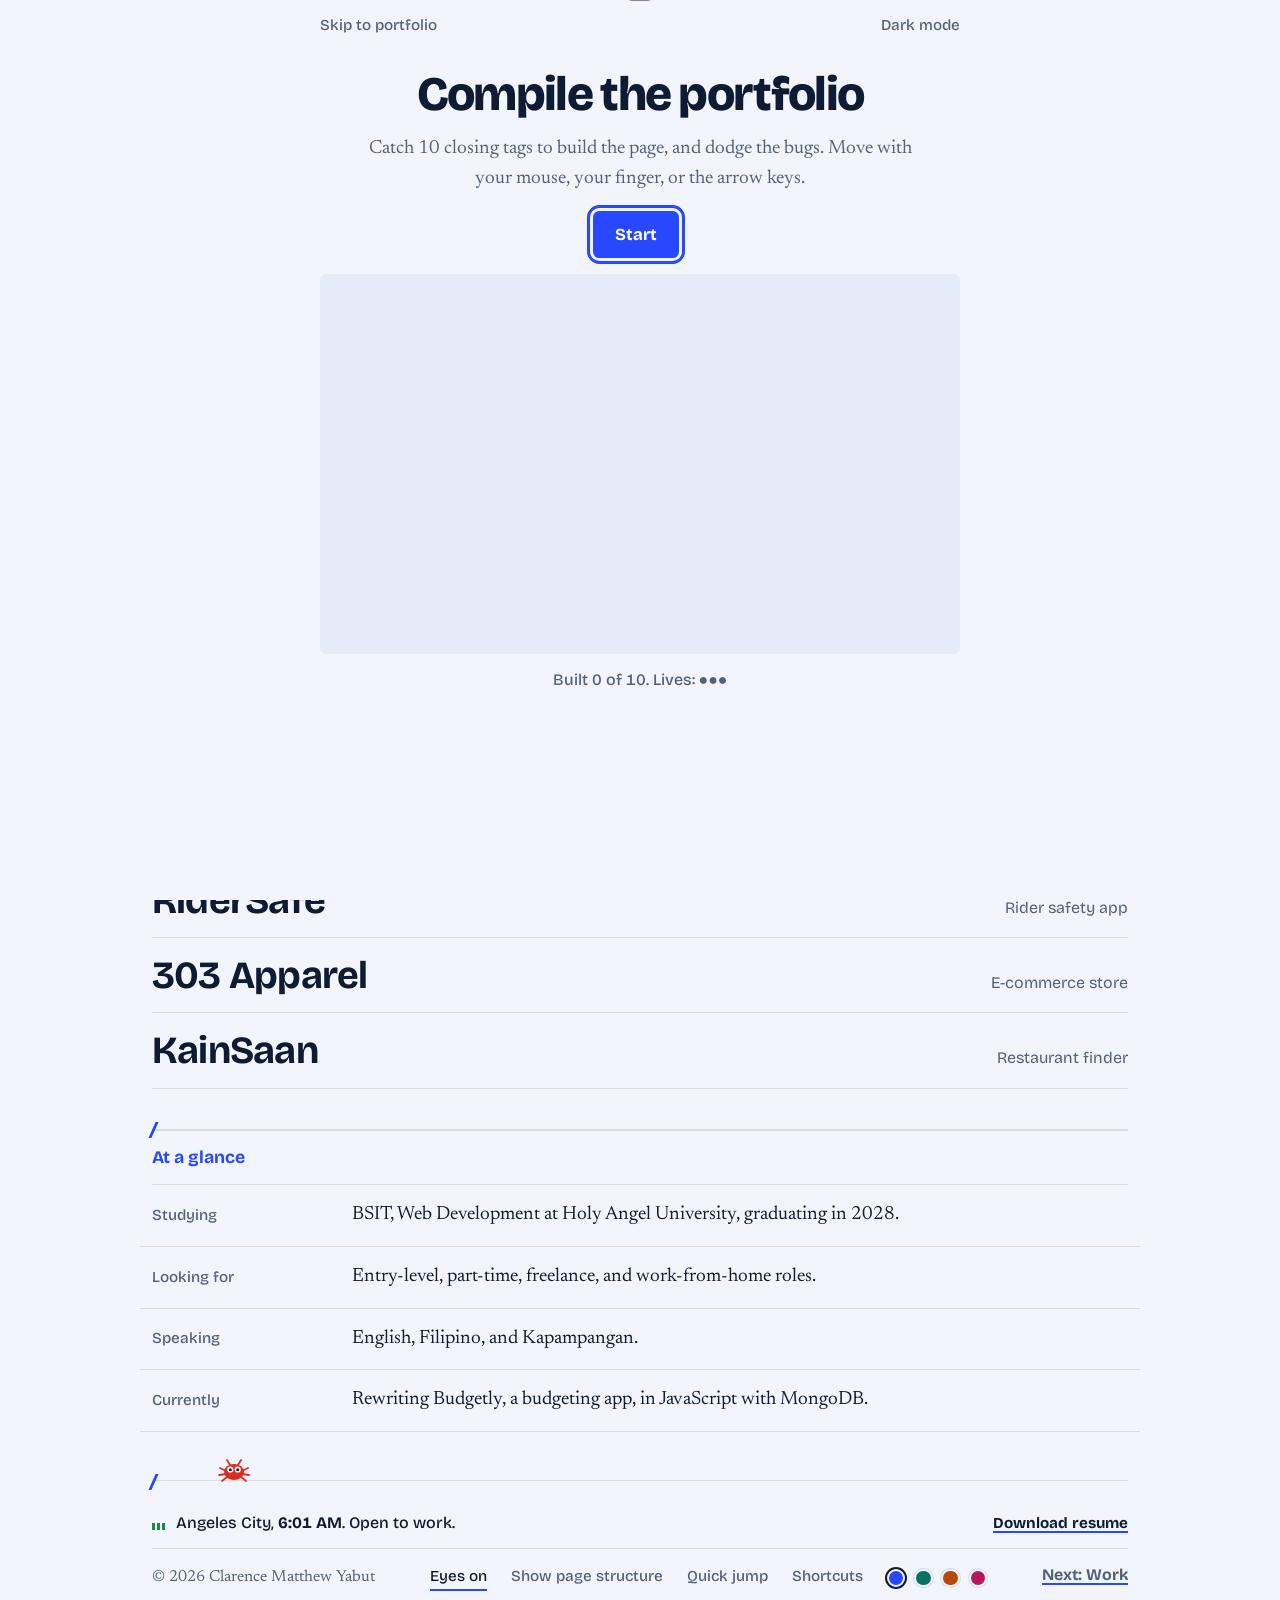
==== commit 281d58f6: "Site updates. Aesthetics and Functions. Part 2" ====
--- a/index.html
+++ b/index.html
@@ -3,6 +3,7 @@
 <head>
 <meta charset="utf-8">
 <meta name="viewport" content="width=device-width, initial-scale=1, viewport-fit=cover">
+<script>try{var d=document.documentElement,t=localStorage.getItem('theme'),a=localStorage.getItem('accent');if(t==='dark')d.setAttribute('data-theme','dark');d.setAttribute('data-accent',a||'blue')}catch(e){}</script>
 <title>Clarence Matthew Yabut – Web Developer</title>
 <meta name="description" content="Clarence Matthew Yabut is a web development student in Angeles City building full-stack web apps. See his projects and certifications, and get in touch.">
 <meta name="theme-color" content="#2748ff">
@@ -19,7 +20,7 @@
 <meta name="twitter:card" content="summary_large_image">
 <link rel="preconnect" href="https://fonts.googleapis.com">
 <link rel="preconnect" href="https://fonts.gstatic.com" crossorigin>
-<link rel="stylesheet" href="https://fonts.googleapis.com/css2?family=Bricolage+Grotesque:opsz,wght@12..96,400;12..96,500;12..96,700;12..96,800&family=Newsreader:opsz,wght@6..72,400;6..72,500&display=swap">
+<link rel="stylesheet" href="https://fonts.googleapis.com/css2?family=Bricolage+Grotesque:opsz,wdth,wght@12..96,75..100,200..800&family=Newsreader:opsz,wght@6..72,400;6..72,500&display=swap">
 <link rel="stylesheet" href="css/styles.css">
 </head>
 <body>
@@ -33,6 +34,35 @@
   <p id="ghud">Built 0 of 10. Lives: ●●●</p>
 </div>
 <div id="lb" role="dialog" aria-modal="true" aria-label="Enlarged image" hidden><img alt=""><button class="pill" type="button" id="lbx">Close</button></div>
+<div id="player" role="group" aria-label="Music player" hidden>
+  <button class="pgrip" id="pgrip" type="button" aria-label="Move player. Drag it, or use the arrow keys. Press Home to reset." title="Drag to move"><svg viewBox="0 0 8 14" aria-hidden="true"><circle cx="2" cy="2" r="1.3"/><circle cx="6" cy="2" r="1.3"/><circle cx="2" cy="7" r="1.3"/><circle cx="6" cy="7" r="1.3"/><circle cx="2" cy="12" r="1.3"/><circle cx="6" cy="12" r="1.3"/></svg></button>
+  <div class="pctrl">
+    <button id="pprev" type="button" aria-label="Previous track" hidden><svg viewBox="0 0 24 24" aria-hidden="true"><path d="M18 5 L9 12 L18 19 Z M8 5 H5.5 V19 H8 Z"/></svg></button>
+    <button id="pp" type="button" aria-label="Play music"><svg class="i-play" viewBox="0 0 24 24" aria-hidden="true"><path d="M8 5 L19 12 L8 19 Z"/></svg><svg class="i-pause" viewBox="0 0 24 24" aria-hidden="true"><path d="M7 5h4v14H7zM13 5h4v14h-4z"/></svg></button>
+    <button id="pnext" type="button" aria-label="Next track" hidden><svg viewBox="0 0 24 24" aria-hidden="true"><path d="M6 5 L15 12 L6 19 Z M16 5h2.5v14H16z"/></svg></button>
+  </div>
+  <div class="pinfo"><span id="ptitle" class="ptitle">Music</span><div class="pbars" aria-hidden="true"><i></i><i></i><i></i><i></i><i></i></div></div>
+  <button id="ptoggle" class="ptoggle" type="button" aria-expanded="false" aria-label="Expand player"><svg viewBox="0 0 24 24" aria-hidden="true"><path d="M6 15 L12 9 L18 15"/></svg></button>
+  <div class="pseekrow"><span id="ptime">0:00</span><input id="pseek" type="range" min="0" max="1000" value="0" aria-label="Seek" disabled><span id="pdur">0:00</span></div>
+  <div class="pvolrow"><button id="pmute" type="button" aria-label="Mute" aria-pressed="false"><svg viewBox="0 0 24 24" aria-hidden="true"><path d="M4 9h4l5-4v14l-5-4H4z"/><path class="wave" d="M16 9 Q19 12 16 15 M18.5 6.5 Q23 12 18.5 17.5" fill="none" stroke="currentColor" stroke-width="2" stroke-linecap="round"/></svg></button><input id="pvol" type="range" min="0" max="1" step="0.05" value="0.6" aria-label="Volume"></div>
+</div>
+<audio id="paudio" preload="none"></audio>
+<div id="cmdk" role="dialog" aria-modal="true" aria-label="Quick jump" hidden>
+  <div class="cmdk-box"><input id="cmdq" type="text" role="combobox" aria-expanded="true" aria-controls="cmdl" aria-autocomplete="list" placeholder="Jump to a page, project, or action" autocomplete="off" spellcheck="false"><ul id="cmdl" role="listbox" aria-label="Results"></ul></div>
+</div>
+<div id="keys" role="dialog" aria-modal="true" aria-labelledby="keys-h" hidden>
+  <div class="keys-box"><div class="keys-head"><h2 id="keys-h">Keyboard shortcuts</h2><button id="keys-x" type="button" aria-label="Close shortcuts">Esc</button></div>
+  <dl class="keys-list">
+    <div><dt><kbd>Ctrl</kbd> <kbd>K</kbd> <span class="or">or</span> <kbd>⌘</kbd> <kbd>K</kbd></dt><dd>Quick jump to any page, project, or action</dd></div>
+    <div><dt><kbd>?</kbd></dt><dd>Show this list</dd></div>
+    <div><dt><kbd>Esc</kbd></dt><dd>Close whatever is open</dd></div>
+    <div><dt><kbd>Tab</kbd></dt><dd>Move between controls. The first stop is “Skip to content”</dd></div>
+    <div><dt><kbd>←</kbd> <kbd>↑</kbd> <kbd>→</kbd> <kbd>↓</kbd></dt><dd>Move the music pill, after focusing its dotted handle. <kbd>Home</kbd> puts it back</dd></div>
+    <div><dt><kbd>?</kbd><span class="q">?</span></dt><dd>There are secrets hidden around the site. Try typing what you say when something breaks.</dd></div>
+  </dl>
+  <p class="secrets" id="secrets"><span>Secrets found: <b id="sc-n">0</b> of 5</span><span class="sc-dots" id="sc-dots" aria-hidden="true"><i></i><i></i><i></i><i></i><i></i></span></p></div>
+</div>
+<div id="toast" role="status" aria-live="polite"></div>
 <div id="prog" aria-hidden="true"></div>
 <div id="ring" aria-hidden="true"></div>
 <div class="eyes" id="eyes" aria-hidden="true"></div>
@@ -40,8 +70,10 @@
   <button class="skip" type="button" id="skip">Skip to content</button>
   <header class="top">
     <a class="logo" href="#home" aria-label="Clarence Yabut, home"><svg viewBox="125 200 385 180" fill="none" stroke-width="14" stroke-linejoin="miter" stroke-linecap="butt" aria-hidden="true"><path d="M245 217 L160 292 L245 367" stroke="currentColor"/><path class="sl" d="M335 217 L268 367" stroke="var(--accent)"/><path d="M358 218 L413 270 M497 215 L347 367" stroke="currentColor"/></svg></a>
+    <span class="eyepair" aria-hidden="true"><i class="heye"><b class="pupil"></b></i><i class="heye"><b class="pupil"></b></i></span>
     <nav aria-label="Main">
       <a href="#work">Work</a>
+      <a href="#creative">Creative</a>
       <a href="#about">About</a>
       <a href="#certifications">Certifications</a>
       <a href="#recommendations">Recommendations</a>
@@ -52,11 +84,11 @@
 
   <main id="main" tabindex="-1">
     <div data-view="home" data-title="Home">
-      <div class="hero">
+      <div class="hero"><div class="skyglow" aria-hidden="true"></div><div class="glow" aria-hidden="true"></div>
         <svg class="hero-mark" viewBox="125 200 385 180" fill="none" stroke-width="10" stroke-linecap="butt" stroke-linejoin="miter" aria-hidden="true"><path pathLength="1" d="M245 217 L160 292 L245 367" stroke="currentColor"/><path pathLength="1" d="M335 217 L268 367" stroke="var(--accent)"/><path pathLength="1" d="M358 218 L413 270" stroke="currentColor"/><path pathLength="1" d="M497 215 L347 367" stroke="currentColor"/></svg>
         <h1 class="name" tabindex="-1">Clarence <span>Yabut</span></h1>
         <p class="lede">I build web apps from the database up, and I care how they feel to use.</p>
-        <p class="status"><i aria-hidden="true"></i><span><b>Open to work:</b> entry-level, part-time, freelance, and remote. I’m in Angeles City, where it’s <b id="clock">–</b> right now.</span></p>
+        <p class="status"><i aria-hidden="true"></i><span><b>Open to work:</b> entry-level, part-time, freelance, and remote. I’m in Angeles City, where it’s <b id="clock">–</b> right now<span id="phase"></span>.</span></p>
         <a class="cta" href="#work">See my work</a><a class="cta alt" href="#contact">Get in touch</a>
       </div>
       <div class="page">
@@ -160,10 +192,33 @@
       <p>The admin page has no login yet, so anyone who knows its address can open it. I left its link off this site on purpose. Next I’d add a login, move search and pagination to the server, add photos and opening hours, and keep an activity log of changes.</p>
     </div>
 
+    <div class="page" data-view="creative" data-title="Creative" hidden>
+      <div class="phead"><div><h1 tabindex="-1">Creative</h1><p class="kicker">Posters, video, and visual work from my projects.</p></div><svg class="pico" viewBox="0 0 100 100" fill="none" stroke="currentColor" stroke-width="5" stroke-linejoin="miter" stroke-linecap="butt" aria-hidden="true"><path class="echo" pathLength="1" d="M16 22 H92 V86 H16 Z" style="animation-delay:.1s"/><path pathLength="1" d="M12 18 H88 V82 H12 Z" style="animation-delay:.15s"/><path pathLength="1" class="acc" stroke="var(--accent)" d="M12 72 L36 46 L52 62 L64 50 L88 76" style="animation-delay:.3s"/><circle class="fx acc" cx="70" cy="36" r="7" fill="var(--accent)" stroke="none" style="animation-delay:.6s"/></svg></div>
+      <h2>Campaign posters</h2>
+      <p>For the 303 Apparel “Cop the Drop” launch I made the promotional posters. They appear as sample posts on the campaign page, laid out the way they would look on Instagram and TikTok.</p>
+      <div class="posters"><figure><button class="zoom" type="button" aria-label="View larger: Cop the Drop"><img src="assets/img/creative/poster-cop-the-drop.jpg" alt="Cop the Drop poster: a person in black with a hand raised, on a navy pattern" loading="lazy" decoding="async"></button><figcaption>Cop the Drop</figcaption></figure><figure><button class="zoom" type="button" aria-label="View larger: 303 Apparel"><img src="assets/img/creative/poster-ccdmsy.jpg" alt="303 Apparel poster on a paper-textured background with a model in a dark shirt" loading="lazy" decoding="async"></button><figcaption>303 Apparel</figcaption></figure><figure><button class="zoom" type="button" aria-label="View larger: Dropping Soon"><img src="assets/img/creative/poster-dropping-soon.jpg" alt="Dropping Soon poster with a model in a green jacket and a 15 percent discount" loading="lazy" decoding="async"></button><figcaption>Dropping Soon</figcaption></figure><figure><button class="zoom" type="button" aria-label="View larger: Iconic"><img src="assets/img/creative/poster-iconic.jpg" alt="Iconic poster: a figure in a cap and jacket on blue, with large letters behind" loading="lazy" decoding="async"></button><figcaption>Iconic</figcaption></figure><figure><button class="zoom" type="button" aria-label="View larger: 303rd Magazine"><img src="assets/img/creative/poster-magazine.jpg" alt="303rd Magazine cover with a model walking through a mall" loading="lazy" decoding="async"></button><figcaption>303rd Magazine</figcaption></figure></div>
+      <h2>Promotional video</h2>
+      <p>I shot and edited the promo for the same campaign: about a minute and a half of camcorder-style footage with a “Cop the Drop” title card. It plays on the 303 Apparel home page.</p>
+      <a class="vid" href="https://three03apparel-store.onrender.com/index.html" target="_blank" rel="noopener" aria-label="Watch the promotional video on the 303 Apparel site"><img src="assets/img/creative/promo-video-poster.jpg" alt="Still from the promo video: a group of friends behind a Cop The Drop title card, with camcorder date and time overlay" loading="lazy" decoding="async"><span class="play"><svg viewBox="0 0 24 24" aria-hidden="true"><path d="M8 5 L19 12 L8 19 Z"/></svg>Watch on the live site</span></a>
+      <h2>Logos from my projects</h2>
+      <div class="logos">
+        <figure><div class="logomark"><svg viewBox="125 200 385 180" fill="none" stroke-width="14" stroke-linejoin="miter" stroke-linecap="butt" role="img" aria-label="My logo"><path d="M245 217 L160 292 L245 367" stroke="currentColor"/><path d="M335 217 L268 367" stroke="var(--accent)"/><path d="M358 218 L413 270 M497 215 L347 367" stroke="currentColor"/></svg></div><figcaption>My logo</figcaption></figure>
+        <figure><img src="assets/img/303-apparel-logo.jpg" alt="303 Apparel logo" loading="lazy" decoding="async"><figcaption>303 Apparel</figcaption></figure>
+        <figure><img src="assets/img/kainsaan-logo.jpg" alt="KainSaan logo" loading="lazy" decoding="async"><figcaption>KainSaan</figcaption></figure>
+        <figure><img src="assets/img/ridersafe-logo.jpg" alt="RiderSafe logo" loading="lazy" decoding="async"><figcaption>RiderSafe</figcaption></figure>
+      </div>
+      <h2>Tools</h2>
+      <ul class="stack" aria-label="Design and media tools"><li>Figma</li><li>Canva</li><li>CapCut</li><li>Clipchamp</li></ul>
+      <p>I’ve also finished courses in graphic design, UI and UX basics, Figma, and website UI design, plus content marketing and digital advertising. <a href="#certifications">See the certifications</a>.</p>
+      <p>Have a poster, video, or interface to design? <a href="#contact">Tell me about it</a>.</p>
+    </div>
+
     <div class="page" data-view="about" data-title="About" hidden>
       <div class="phead"><div><h1 tabindex="-1">About</h1><p class="kicker">A student developer who likes the whole stack.</p></div><svg class="pico" viewBox="0 0 100 100" fill="none" stroke="currentColor" stroke-width="5" stroke-linejoin="miter" stroke-linecap="butt" aria-hidden="true"><path class="echo" pathLength="1" d="M16 28 H92 V80 H16 Z" style="animation-delay:.1s"/><path pathLength="1" d="M12 24 H88 V76 H12 Z" style="animation-delay:0.15s"/><path pathLength="1" d="M20 32 H46 V68 H20 Z" stroke-width="3" style="animation-delay:0.26s"/><circle class="fx" cx="28" cy="45" r="4.2" fill="var(--paper)" stroke="currentColor" stroke-width="2.5" style="animation-delay:0.37s"/><circle class="fx" cx="38" cy="45" r="4.2" fill="var(--paper)" stroke="currentColor" stroke-width="2.5" style="animation-delay:0.48s"/><circle class="fx acc" cx="29" cy="46" r="1.8" fill="var(--accent)" stroke="none" style="animation-delay:0.59s"/><circle class="fx acc" cx="39" cy="46" r="1.8" fill="var(--accent)" stroke="none" style="animation-delay:0.7s"/><path pathLength="1" d="M22 68 L33 58 L44 68" stroke-width="3" style="animation-delay:0.81s"/><path pathLength="1" d="M54 36 H80" class="acc" stroke="var(--accent)" style="animation-delay:0.92s"/><path pathLength="1" d="M54 48 H78" style="animation-delay:1.03s"/><path pathLength="1" d="M54 60 H70" style="animation-delay:1.14s"/></svg></div>
-      <p>I’m a third-year BSIT Web Development student at Holy Angel University. I build projects with HTML, CSS, JavaScript, PHP, and databases, and I also design in Figma and create content.</p>
-      <p>Before tech, I worked at school bazaars and on a student council events team, which taught me sales, customer service, and working with a group. I speak English, Filipino, and Kapampangan.</p>
+      <p class="termtoggle"><button class="termbtn" id="termBtn" type="button" aria-pressed="false"><span class="ti" aria-hidden="true">&gt;_</span><span class="tl">Terminal view</span></button></p>
+      <div id="bio"><p>I’m a third-year BSIT Web Development student at Holy Angel University. I build projects with HTML, CSS, JavaScript, PHP, and databases, and I also design in Figma and create content.</p>
+      <p>Before tech, I worked at school bazaars and on a student council events team, which taught me sales, customer service, and working with a group. I speak English, Filipino, and Kapampangan.</p></div>
+      <div id="term" aria-hidden="true" hidden><div class="tbar"><i></i><i></i><i></i><span>~/about</span></div><div id="termOut" class="tout"></div></div>
       <h2>Skills</h2>
       <div class="filters" role="group" aria-label="Filter skills"><button class="pill" type="button" data-f="all" aria-pressed="true">All</button><button class="pill" type="button" data-f="web" aria-pressed="false">Web</button><button class="pill" type="button" data-f="data" aria-pressed="false">Databases</button><button class="pill" type="button" data-f="design" aria-pressed="false">Design</button></div>
       <ul class="stack" aria-label="Skills">
@@ -225,9 +280,9 @@
     </div>
   </main>
 
-  <footer><div class="now"><span class="bars" aria-hidden="true"><i></i><i></i><i></i></span><span>Angeles City, <b id="clock2">–</b>. Open to work.</span><a class="dl" href="assets/Clarence-Yabut-Resume.pdf" download data-deploy-only>Download resume</a></div><span>© 2026 Clarence Matthew Yabut</span><div class="tools">
+  <footer><div class="pet" id="pet" aria-hidden="true"><div class="bubble"></div><div class="pw"><svg viewBox="0 0 34 26" width="34" height="26"><g fill="none" stroke="var(--sos)" stroke-width="1.8" stroke-linecap="round"><g class="lg lg1"><path d="M9 14 L3 11 M9 17 L2 18 M10 20 L5 24"/><path d="M25 14 L31 11 M25 17 L32 18 M24 20 L29 24"/></g><path d="M13 8 L10 3 M21 8 L24 3"/></g><ellipse cx="17" cy="15" rx="10" ry="8" fill="var(--sos)"/><circle class="peye" cx="13.3" cy="12.5" r="3.1" fill="#fff"/><circle class="peye" cx="20.7" cy="12.5" r="3.1" fill="#fff"/><circle class="ppup" cx="13.3" cy="12.8" r="1.5" fill="#0f1b33"/><circle class="ppup" cx="20.7" cy="12.8" r="1.5" fill="#0f1b33"/></svg></div></div><div class="now"><span class="bars" aria-hidden="true"><i></i><i></i><i></i></span><span>Angeles City, <b id="clock2">–</b>. Open to work.</span><a class="dl" href="assets/Clarence-Yabut-Resume.pdf" download data-deploy-only>Download resume</a></div><span>© 2026 Clarence Matthew Yabut</span><div class="tools">
       <button class="pill" id="eyeBtn" type="button" aria-pressed="true">Eyes on</button>
-      <button class="pill" id="inspect" type="button" aria-pressed="false">Show page structure</button>
+      <button class="pill" id="inspect" type="button" aria-pressed="false">Show page structure</button><button class="pill" id="kbtn" type="button">Quick jump</button><button class="pill" id="khelp" type="button">Shortcuts</button><span class="swatches" role="group" aria-label="Accent color"><button class="accsw" type="button" data-accent="blue" style="--c:#2748ff" aria-label="Blue accent" aria-pressed="false"></button><button class="accsw" type="button" data-accent="teal" style="--c:#0b7263" aria-label="Teal accent" aria-pressed="false"></button><button class="accsw" type="button" data-accent="orange" style="--c:#b8470a" aria-label="Orange accent" aria-pressed="false"></button><button class="accsw" type="button" data-accent="pink" style="--c:#b8175a" aria-label="Pink accent" aria-pressed="false"></button></span>
     </div><a id="next" href="#work">Next: Work</a></footer>
 </div>
 <script src="js/main.js"></script>
--- a/css/styles.css
+++ b/css/styles.css
@@ -30,7 +30,7 @@
 .hero{padding:clamp(2.5rem,8vw,5.5rem) 0 clamp(2rem,6vw,3.5rem)}
 h1{font:800 clamp(2.6rem,7vw,4.5rem)/1 var(--display);letter-spacing:-.035em;margin:0 0 1.5rem}
 h1.name{font-size:clamp(3.2rem,13vw,9.5rem);line-height:.9;letter-spacing:-.05em}
-h1.name span{display:block;color:transparent;-webkit-text-stroke:2px var(--ink)}
+h1.name>span:not(.ch){display:block;color:transparent;-webkit-text-stroke:2px var(--ink)}
 .lede{font:500 clamp(1.4rem,3.4vw,2.1rem)/1.25 var(--display);letter-spacing:-.015em;max-width:30ch;margin:0 0 1.75rem}
 .status{display:flex;flex-wrap:wrap;align-items:center;gap:.5rem .6rem;margin:0 0 2rem;font:500 1rem var(--display);color:var(--muted)}
 .status i{width:.7rem;height:.7rem;border-radius:50%;background:var(--ok);box-shadow:0 0 0 4px color-mix(in srgb,var(--ok) 25%,transparent)}
@@ -238,3 +238,207 @@
 .glance dt{font:500 .95rem var(--display);color:var(--muted);padding-top:.3rem}
 .glance dd{margin:0;font:400 1.2rem/1.5 var(--body)}
 @media (max-width:640px){.glance>div{grid-template-columns:1fr}}
+:root[data-accent="teal"]{--accent:#0b7263;--tint:#e1f2ee;--paper:#f0f7f5;--line:#cfe2dd}
+:root[data-accent="orange"]{--accent:#b8470a;--tint:#fbeee3;--paper:#fcf6f1;--line:#ecd9ca}
+:root[data-accent="pink"]{--accent:#b8175a;--tint:#fae6ee;--paper:#fcf3f6;--line:#eccfda}
+:root[data-accent="teal"][data-theme="dark"]{--accent:#4fd1b5;--tint:#143229;--paper:#0b1a17;--line:#21403a;--on-accent:#0b1a17}
+:root[data-accent="orange"][data-theme="dark"]{--accent:#ffa066;--tint:#35241a;--paper:#1a1310;--line:#4a3426;--on-accent:#1a1310}
+:root[data-accent="pink"][data-theme="dark"]{--accent:#ff8fb8;--tint:#331c27;--paper:#1a1016;--line:#4a2a39;--on-accent:#1a1016}
+:root[data-accent="blue"][data-page="kainsaan"]{--accent:#176a55;--tint:#e3f1ec}
+:root[data-accent="blue"][data-page="apparel-303"]{--accent:#2c4a85;--tint:#e5eaf5}
+:root[data-accent="blue"][data-page="ridersafe"]{--accent:#356b17;--tint:#e9f2e3}
+:root[data-accent="blue"][data-page="kainsaan"][data-theme="dark"]{--accent:#5cc4a5;--tint:#163329;--on-accent:#0e1424}
+:root[data-accent="blue"][data-page="apparel-303"][data-theme="dark"]{--accent:#8fa9e0;--tint:#1a2745;--on-accent:#0e1424}
+:root[data-accent="blue"][data-page="ridersafe"][data-theme="dark"]{--accent:#7fcf5a;--tint:#1d3018;--on-accent:#0e1424}
+header.top{position:sticky;top:0;z-index:20;padding:1rem 0}
+header.top::before{content:"";position:absolute;z-index:-1;top:0;bottom:0;left:50%;width:100vw;transform:translateX(-50%);background:color-mix(in srgb,var(--paper) 80%,transparent);-webkit-backdrop-filter:blur(10px);backdrop-filter:blur(10px);border-bottom:1px solid transparent;transition:border-color .2s}
+header.top.scrolled::before{border-bottom-color:var(--line)}
+body{overflow-x:clip}
+@media (max-width:640px){header.top{position:static}}
+[data-view].leaving{opacity:0;transform:translateY(-.4rem);transition:opacity .16s ease,transform .16s ease;animation:none!important}
+h1,h2,h3,.lede,.kicker{text-wrap:balance}
+p,li,dd{text-wrap:pretty}
+time,#clock,#clock2,#ghud,.meta-grid dd{font-variant-numeric:tabular-nums}
+body{text-rendering:optimizeLegibility;-webkit-font-smoothing:antialiased}
+blockquote p{hanging-punctuation:first}
+.swatches{display:inline-flex;gap:.55rem;align-items:center}
+.accsw{position:relative;width:1.15rem;height:1.15rem;padding:0;border-radius:50%;border:2px solid var(--paper);box-shadow:0 0 0 1px var(--line);background:var(--c);cursor:pointer}
+.accsw::before{content:"";position:absolute;inset:-5px}
+.accsw[aria-pressed="true"]{box-shadow:0 0 0 2px var(--ink)}
+.sr{position:absolute;width:1px;height:1px;overflow:hidden;clip:rect(0 0 0 0);white-space:nowrap}
+#player{position:fixed;left:max(1rem,env(safe-area-inset-left,0px));bottom:max(1rem,env(safe-area-inset-bottom,0px));z-index:55;display:flex;align-items:center;gap:.55rem;height:3.1rem;padding:.35rem .6rem .35rem .35rem;background:#fff;color:#0f1b33;border-radius:999px;box-shadow:0 6px 24px rgba(15,27,51,.18),0 0 0 1px rgba(15,27,51,.08);font:500 .9rem var(--display);max-width:calc(100vw - 2rem)}
+#player[hidden]{display:none}
+#pp{flex:none;width:2.4rem;height:2.4rem;border-radius:50%;border:0;background:#2748ff;color:#fff;display:grid;place-items:center;cursor:pointer}
+#pp svg{width:1.05rem;height:1.05rem;fill:currentColor}
+#pp .i-pause{display:none}
+#player.playing #pp .i-play{display:none}
+#player.playing #pp .i-pause{display:block}
+.pbars{flex:none;display:flex;align-items:center;gap:3px;height:1.5rem}
+.pbars i{width:4px;height:100%;border-radius:2px;background:#2748ff;transform:scaleY(.22);transition:transform .09s linear}
+.ptitle{max-width:9rem;overflow:hidden;text-overflow:ellipsis;white-space:nowrap}
+#pnext{flex:none;width:2rem;height:2rem;border:0;border-radius:50%;background:transparent;color:#0f1b33;display:grid;place-items:center;cursor:pointer}
+#pnext[hidden]{display:none}
+#pnext svg{width:1rem;height:1rem;fill:currentColor}
+#pnext:hover{background:#e9eefc}
+.pvol{display:none}
+.pvol input{width:5.5rem;accent-color:#2748ff}
+@media (hover:hover) and (pointer:fine){.pvol{display:flex;align-items:center;width:0;overflow:hidden;transition:width .2s ease}#player:hover .pvol,#player:focus-within .pvol{width:5.8rem}}
+@media (prefers-reduced-motion:no-preference){
+.pbars.css i{transition:none}
+#player.playing .pbars.css i{animation:pbar var(--d,.9s) ease-in-out var(--o,0s) infinite}
+.pbars.css i:nth-child(1){--d:.82s;--o:-.1s;--hi:.85}
+.pbars.css i:nth-child(2){--d:1.17s;--o:-.55s;--hi:.6}
+.pbars.css i:nth-child(3){--d:.71s;--o:-.3s;--hi:1}
+.pbars.css i:nth-child(4){--d:1.03s;--o:-.8s;--hi:.7}
+.pbars.css i:nth-child(5){--d:.93s;--o:-.45s;--hi:.9}
+@keyframes pbar{0%,100%{transform:scaleY(.22)}22%{transform:scaleY(var(--hi,1))}46%{transform:scaleY(.4)}70%{transform:scaleY(calc(var(--hi,1)*.7))}}
+}
+@media (max-width:640px){.ptitle{max-width:6.5rem}}
+@media print{#player{display:none}}
+footer{padding-bottom:5.5rem}
+#player{box-shadow:0 12px 32px rgba(15,27,51,.30),0 3px 10px rgba(15,27,51,.20),0 0 0 1px rgba(15,27,51,.08);touch-action:none;user-select:none;-webkit-user-select:none;transition:box-shadow .2s ease,transform .2s ease}
+#player.dragging{transform:scale(1.03);box-shadow:0 20px 44px rgba(15,27,51,.38),0 6px 14px rgba(15,27,51,.24),0 0 0 1px rgba(15,27,51,.1)}
+:root[data-theme="dark"] #player{box-shadow:0 12px 32px rgba(0,0,0,.55),0 3px 10px rgba(0,0,0,.4),0 0 0 1px rgba(255,255,255,.14)}
+#player .pbars,#player .ptitle{cursor:grab}
+#player.dragging,#player.dragging *{cursor:grabbing}
+.pgrip{flex:none;width:.9rem;height:2rem;margin-left:-.1rem;padding:0;border:0;background:transparent;color:#9aa6bf;cursor:grab;display:grid;place-items:center;border-radius:.4rem}
+.pgrip svg{width:.5rem;height:.9rem;fill:currentColor}
+.pgrip:hover{color:#2748ff}
+.eyepair{display:none;align-items:center;gap:.35rem;margin-left:.2rem}
+.heye{display:grid;place-items:center;width:1.9rem;height:1.9rem;border-radius:50%;background:var(--eye);border:2px solid var(--eye-line);transition:transform .12s}
+.heye.blink{transform:scaleY(.08)}
+@media (pointer:coarse),(max-width:700px){.eyepair{display:inline-flex}}
+body.no-eyes .eyepair{display:none!important}
+@media (max-width:640px){header.top .eyepair{order:1}}
+/* ---- two-state music player ---- */
+#player{height:3.6rem;padding:.4rem .65rem .4rem .35rem;gap:.45rem;max-width:calc(100vw - 1.5rem)}
+.pctrl{display:flex;align-items:center;gap:.25rem}
+#pp{width:2.6rem;height:2.6rem;box-shadow:0 0 0 calc(var(--lv,0)*7px) rgba(39,72,255,.2)}
+#pprev{flex:none;width:2rem;height:2rem;border:0;border-radius:50%;background:transparent;color:#0f1b33;display:grid;place-items:center;cursor:pointer}
+#pprev[hidden]{display:none}
+#pprev svg{width:1rem;height:1rem;fill:currentColor}
+#pprev:hover{background:#e9eefc}
+.pgrip{width:.7rem}
+#player:not(.exp) .ptitle{display:-webkit-box;-webkit-line-clamp:2;-webkit-box-orient:vertical;white-space:normal;max-width:4.4rem;font:600 .8rem/1.15 var(--display);overflow:hidden;text-overflow:clip}
+.ptoggle{flex:none;width:1.7rem;height:1.7rem;padding:0;border:0;border-radius:50%;background:#eef2ff;color:#2748ff;display:grid;place-items:center;cursor:pointer}
+.ptoggle svg{width:.95rem;height:.95rem;fill:none;stroke:currentColor;stroke-width:2.4;stroke-linecap:round;stroke-linejoin:round;transition:transform .2s}
+#player.exp .ptoggle svg{transform:rotate(180deg)}
+#player:not(.exp) .pbars,#player:not(.exp) .pseekrow,#player:not(.exp) .pvolrow,#player:not(.exp) #pprev,#player:not(.exp) #pnext{display:none}
+#player.exp{display:grid;grid-template-columns:auto 1fr auto auto;grid-template-areas:"grip title bars toggle" "seek seek seek seek" "ctrl ctrl vol vol";align-items:center;gap:.55rem .6rem;height:auto;width:20rem;padding:.8rem .95rem .85rem .6rem;border-radius:1.4rem}
+#player.exp .pgrip{grid-area:grip}
+#player.exp .pctrl{grid-area:ctrl}
+#player.exp .ptitle{grid-area:title;display:block;white-space:nowrap;max-width:none;font:700 .95rem var(--display);overflow:hidden;text-overflow:ellipsis}
+#player.exp .pbars{grid-area:bars}
+#player.exp .ptoggle{grid-area:toggle}
+#player.exp .pseekrow{grid-area:seek}
+#player.exp .pvolrow{grid-area:vol}
+.pseekrow{display:flex;align-items:center;gap:.5rem;font:500 .75rem var(--display);color:#53607c;font-variant-numeric:tabular-nums}
+.pseekrow input{flex:1;min-width:0;height:1rem;accent-color:#2748ff}
+.pvolrow{display:flex;align-items:center;gap:.3rem;justify-self:end}
+.pvolrow input{width:5rem;accent-color:#2748ff}
+#pmute{flex:none;width:1.9rem;height:1.9rem;padding:0;border:0;border-radius:50%;background:transparent;color:#0f1b33;display:grid;place-items:center;cursor:pointer}
+#pmute:hover{background:#e9eefc}
+#pmute svg{width:1.05rem;height:1.05rem;fill:currentColor}
+#pmute[aria-pressed="true"] .wave{display:none}
+@media (pointer:coarse){.pvolrow{display:none}}
+@media (max-width:640px){#player.exp{width:min(20rem,calc(100vw - 1.5rem))}}
+@media (prefers-reduced-motion:no-preference){#player.pop{animation:ppop .2s ease-out}@keyframes ppop{from{transform:scale(.94);opacity:.6}}#player:has(.pbars.css).playing:not(.exp) #pp{animation:ppulse 1.3s ease-in-out infinite}@keyframes ppulse{0%,100%{box-shadow:0 0 0 0 rgba(39,72,255,.25)}50%{box-shadow:0 0 0 6px rgba(39,72,255,.08)}}}
+/* ---- quick jump ---- */
+#cmdk{position:fixed;inset:0;z-index:80;background:rgba(10,16,32,.55);-webkit-backdrop-filter:blur(4px);backdrop-filter:blur(4px);display:flex;justify-content:center;align-items:flex-start;padding:14vh 1rem 1rem}
+.cmdk-box{width:min(34rem,100%);background:var(--paper);color:var(--ink);border-radius:.9rem;box-shadow:0 24px 60px rgba(0,0,0,.35),0 0 0 1px var(--line);overflow:hidden}
+#cmdq{width:100%;border:0;border-bottom:1px solid var(--line);background:transparent;color:var(--ink);font:500 1.15rem var(--display);padding:1rem 1.1rem;outline:0}
+#cmdq::placeholder{color:var(--muted)}
+#cmdl{list-style:none;margin:0;padding:.4rem;max-height:min(50vh,22rem);overflow:auto}
+#cmdl .grp{font:700 .72rem var(--display);color:var(--muted);padding:.65rem .7rem .25rem;letter-spacing:.05em;text-transform:uppercase}
+#cmdl [role="option"]{display:flex;justify-content:space-between;gap:1rem;padding:.6rem .7rem;border-radius:.5rem;font:500 1rem var(--display);cursor:pointer}
+#cmdl [role="option"][aria-selected="true"]{background:var(--tint);box-shadow:inset 3px 0 0 var(--accent)}
+#cmdl small{color:var(--muted);font:400 .85rem var(--display)}
+#cmdl .none{padding:1rem .8rem;color:var(--muted);font:500 1rem var(--display)}
+#toast{position:fixed;top:1rem;left:50%;transform:translate(-50%,-180%);z-index:85;max-width:calc(100vw - 2rem);background:var(--ink);color:var(--paper);padding:.6rem 1.1rem;border-radius:999px;font:500 .95rem var(--display);transition:transform .25s ease;pointer-events:none;text-align:center}
+#toast.show{transform:translate(-50%,0)}
+/* ---- terminal view ---- */
+.termtoggle{margin:0 0 1rem}
+#term{max-width:42rem;margin:0 0 1.5rem;background:#0b1220;color:#c8d3f5;border-radius:.7rem;overflow:hidden;box-shadow:0 0 0 1px var(--line),0 12px 30px rgba(15,27,51,.18)}
+#term[hidden]{display:none}
+#term .tbar{display:flex;align-items:center;gap:.4rem;padding:.55rem .8rem;background:#131c31;font:500 .8rem ui-monospace,Menlo,Consolas,monospace;color:#8d9cc4}
+#term .tbar i{width:.65rem;height:.65rem;border-radius:50%;background:#33415f}
+#term .tbar i:nth-child(1){background:#ff6b6b}#term .tbar i:nth-child(2){background:#ffd166}#term .tbar i:nth-child(3){background:#6ee7a3}
+#term .tbar span{margin-left:.6rem}
+#term .tout{padding:1rem 1.1rem 1.2rem;min-height:12rem;font:500 .92rem/1.7 ui-monospace,Menlo,Consolas,monospace;white-space:pre-wrap;overflow-wrap:anywhere}
+#term .prompt{color:#7ee787}
+#term .tl-out{color:#a9b6dd}
+#term .tl-cmd{color:#fff}
+.caret{display:inline-block;width:.55em;height:1.05em;background:#c8d3f5;vertical-align:-.15em}
+@media (prefers-reduced-motion:no-preference){.caret{animation:blinkc 1s steps(1) infinite}@keyframes blinkc{50%{opacity:0}}}
+/* ---- desk pet ---- */
+footer .pet{position:absolute;left:0;top:-24px;z-index:2;width:34px;height:26px;cursor:pointer;will-change:transform}
+.pet .pw{width:34px;height:26px}
+.pet svg{display:block;overflow:visible}
+.pet.flip svg{transform:scaleX(-1)}
+.pet .lg{transform-origin:17px 15px}
+.pet .peye.blink{transform:scaleY(.1);transform-box:fill-box;transform-origin:center}
+.pet .bubble{position:absolute;bottom:calc(100% + 4px);left:50%;transform:translateX(-50%) scale(.9);opacity:0;white-space:nowrap;background:#fff;color:#0f1b33;padding:.25rem .6rem;border-radius:.6rem;font:500 .8rem var(--display);box-shadow:0 4px 14px rgba(15,27,51,.2);transition:opacity .2s,transform .2s;pointer-events:none}
+.pet .bubble.show{opacity:1;transform:translateX(-50%) scale(1)}
+@media (prefers-reduced-motion:no-preference){.pet.walking .lg1{animation:legs .16s ease-in-out infinite alternate}.pet .pw.hop{animation:hop .45s ease-out}@keyframes legs{from{transform:rotate(-9deg)}to{transform:rotate(9deg)}}@keyframes hop{0%{transform:translateY(0)}40%{transform:translateY(-14px) rotate(-10deg)}100%{transform:translateY(0)}}}
+.glyph{position:fixed;bottom:-2rem;z-index:48;pointer-events:none;font:700 1rem ui-monospace,Menlo,Consolas,monospace;color:var(--accent);opacity:0;animation:glyphup 2.6s ease-out forwards}
+@keyframes glyphup{0%{transform:translate(0,0);opacity:0}15%{opacity:.9}100%{transform:translate(var(--dx,0),-105vh);opacity:0}}
+/* ---- hero name reacts to the cursor ---- */
+.ch{display:inline-flex;justify-content:center;font-variation-settings:"wght" var(--w,700),"wdth" var(--wd,94)}
+@media print{#cmdk,#toast{display:none}}
+#player:not(.exp){padding:.4rem .55rem .4rem .3rem;gap:.35rem}
+#player:not(.exp) .ptitle{max-width:3.7rem}
+#player:not(.exp) .ptoggle{width:1.5rem;height:1.5rem}
+.pinfo{display:flex;flex-direction:column;gap:.3rem;min-width:0}
+#player.exp .pinfo{display:contents}
+#player:not(.exp) .ptitle{display:block;-webkit-line-clamp:unset;white-space:nowrap;text-overflow:ellipsis;overflow:hidden;max-width:3.9rem;font:600 .8rem/1.1 var(--display)}
+#player:not(.exp) .pbars{display:flex;height:.95rem;gap:4px}
+#player:not(.exp) .pbars i{width:5px}
+#pp{box-shadow:none!important;animation:none!important}
+.termbtn{display:inline-flex;align-items:center;gap:.6rem;background:#0b1220;color:#c8d3f5;border:0;border-radius:.35rem;padding:.55rem .9rem;font:600 .9rem ui-monospace,Menlo,Consolas,monospace;cursor:pointer;box-shadow:0 0 0 1px var(--line),0 6px 16px rgba(15,27,51,.16);transition:transform .15s,box-shadow .15s}
+.termbtn .ti{color:#7ee787}
+.termbtn:hover{transform:translateY(-2px);box-shadow:0 0 0 1px var(--line),0 10px 22px rgba(15,27,51,.24)}
+.termbtn[aria-pressed="true"]{box-shadow:0 0 0 2px var(--accent),0 6px 16px rgba(15,27,51,.16)}
+#keys{position:fixed;inset:0;z-index:80;background:rgba(10,16,32,.55);-webkit-backdrop-filter:blur(4px);backdrop-filter:blur(4px);display:flex;justify-content:center;align-items:flex-start;padding:12vh 1rem 1rem}
+.keys-box{width:min(36rem,100%);background:var(--paper);color:var(--ink);border-radius:.9rem;box-shadow:0 24px 60px rgba(0,0,0,.35),0 0 0 1px var(--line);padding:1.1rem 1.3rem 1.3rem}
+.keys-head{display:flex;justify-content:space-between;align-items:center;margin-bottom:.4rem}
+.keys-head h2{margin:0;padding-top:0;font:800 1.3rem var(--display);color:var(--ink)}
+.keys-head h2::before,.keys-head h2::after{display:none}
+#keys-x{background:transparent;color:var(--muted);border:1px solid var(--line);border-bottom-width:2px;border-radius:.35rem;padding:.15rem .55rem;font:600 .8rem ui-monospace,Menlo,Consolas,monospace;cursor:pointer}
+.keys-list{margin:0}
+.keys-list>div{display:grid;grid-template-columns:minmax(8.5rem,12rem) 1fr;gap:.3rem 1rem;align-items:baseline;padding:.7rem 0;border-top:1px solid var(--line)}
+.keys-list dt{display:flex;flex-wrap:wrap;gap:.25rem;align-items:center}
+.keys-list dd{margin:0;font:400 1.05rem/1.45 var(--body);color:var(--ink)}
+.keys-list .or,.keys-list .q{font:500 .8rem var(--display);color:var(--muted)}
+kbd{font:600 .8rem ui-monospace,Menlo,Consolas,monospace;background:var(--tint);color:var(--ink);border:1px solid var(--line);border-bottom-width:2px;border-radius:.35rem;padding:.1rem .45rem}
+@media (max-width:640px){.keys-list>div{grid-template-columns:1fr}}
+@media print{#keys{display:none}}
+.hero::after{inset:auto;left:0;top:0;width:360px;height:360px;transform:translate(calc(var(--mx,-999px) - 180px),calc(var(--my,-999px) - 180px));background-position:calc(180px - var(--mx,-999px)) calc(180px - var(--my,-999px));-webkit-mask-image:radial-gradient(150px at 50% 50%,#000,transparent);mask-image:radial-gradient(150px at 50% 50%,#000,transparent)}
+.hero::after{display:none}
+.hero>.glow{position:absolute;left:0;top:0;width:360px;height:360px;z-index:-1;pointer-events:none;opacity:0;will-change:transform;transform:translate3d(-999px,-999px,0);background-image:radial-gradient(var(--accent) 1.3px,transparent 1.6px);background-size:28px 28px;-webkit-mask-image:radial-gradient(150px at 50% 50%,#000,transparent);mask-image:radial-gradient(150px at 50% 50%,#000,transparent)}
+.hero>.glow.on{opacity:.9;transition:opacity .2s}
+#ring{will-change:transform}
+.posters{display:grid;grid-template-columns:repeat(auto-fit,minmax(11rem,1fr));gap:1.1rem;margin:1.25rem 0 2rem}
+.posters figure,.logos figure{margin:0}
+.posters .zoom{width:100%;margin:0}
+.posters img{display:block;width:100%;aspect-ratio:1/1.414;object-fit:cover;border-radius:.3rem;box-shadow:0 0 0 1px var(--line);transition:transform .3s}
+.posters .zoom:hover img{transform:translateY(-4px)}
+.posters figcaption,.logos figcaption{margin-top:.5rem;font:500 .95rem var(--display);color:var(--muted)}
+.vid{position:relative;display:block;max-width:34rem;margin:1.25rem 0 2rem;border-radius:.5rem;overflow:hidden;box-shadow:0 0 0 1px var(--line);text-decoration:none}
+.vid img{display:block;width:100%;aspect-ratio:16/9;object-fit:cover;transition:transform .4s}
+.vid:hover img{transform:scale(1.03)}
+.vid .play{position:absolute;left:1rem;bottom:1rem;display:inline-flex;align-items:center;gap:.5rem;background:#fff;color:#0f1b33;border-radius:.4rem;padding:.5rem .85rem .5rem .6rem;font:700 .95rem var(--display);box-shadow:0 6px 18px rgba(15,27,51,.3)}
+.vid .play svg{width:1.1rem;height:1.1rem;fill:#2748ff}
+.logos{display:grid;grid-template-columns:repeat(auto-fit,minmax(8rem,1fr));gap:1rem;margin:1.25rem 0 2rem}
+.logos img,.logomark{display:block;width:100%;aspect-ratio:1;object-fit:cover;border-radius:.4rem;box-shadow:0 0 0 1px var(--line)}
+.logomark{display:grid;place-items:center;background:var(--tint);color:var(--ink)}
+.logomark svg{width:70%;height:auto}
+::view-transition-old(root),::view-transition-new(root){animation:none;mix-blend-mode:normal}
+::view-transition-old(root){z-index:1}
+::view-transition-new(root){z-index:2}
+html.vt *{transition:none!important}
+.hero>.skyglow{position:absolute;top:-6rem;bottom:0;left:50%;width:100vw;transform:translateX(-50%);z-index:-2;pointer-events:none}
+:root[data-theme="dark"] .hero>.skyglow{opacity:.9}
+.secrets{display:flex;justify-content:space-between;align-items:center;margin:.6rem 0 0;padding-top:.85rem;border-top:1px solid var(--line);font:500 .9rem var(--display);color:var(--muted)}
+.sc-dots{display:inline-flex;gap:.4rem}
+.sc-dots i{width:.75rem;height:.75rem;border-radius:50%;border:2px solid var(--line)}
+.sc-dots i.on{background:var(--accent);border-color:var(--accent)}
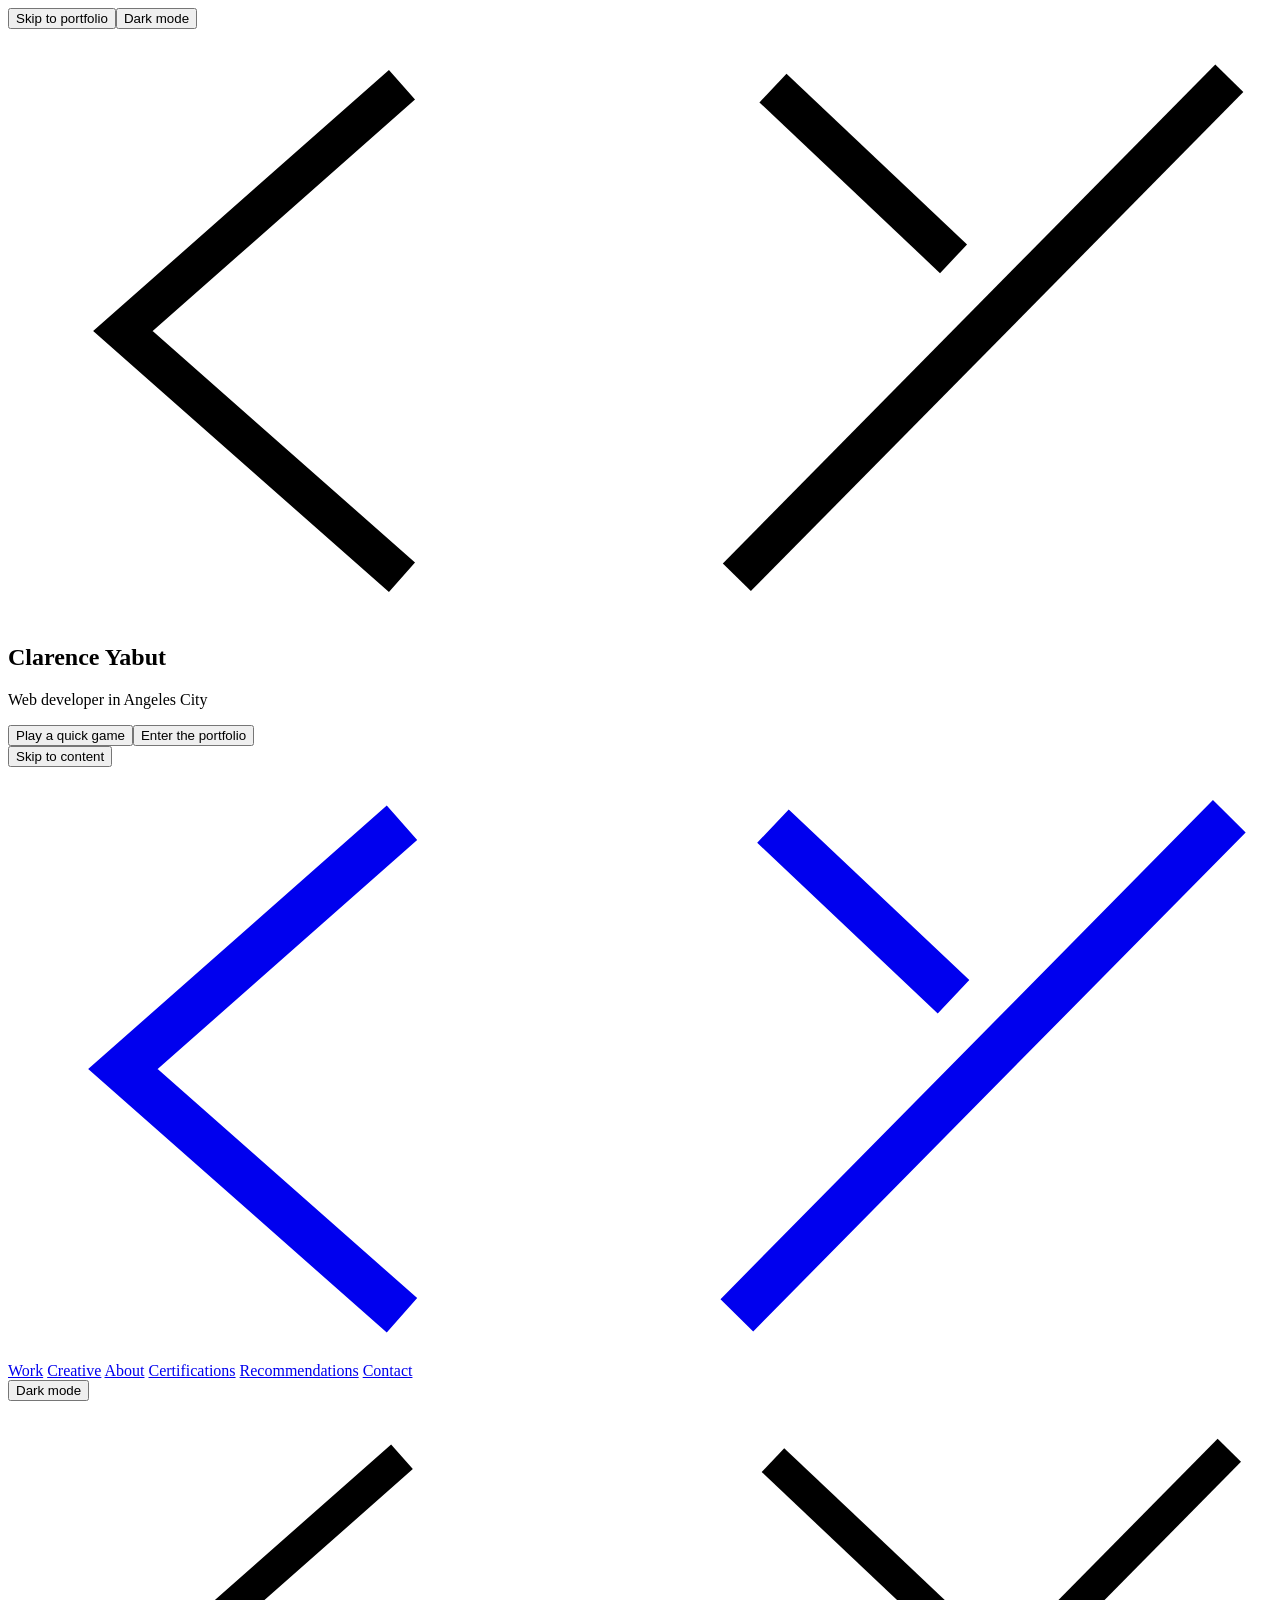
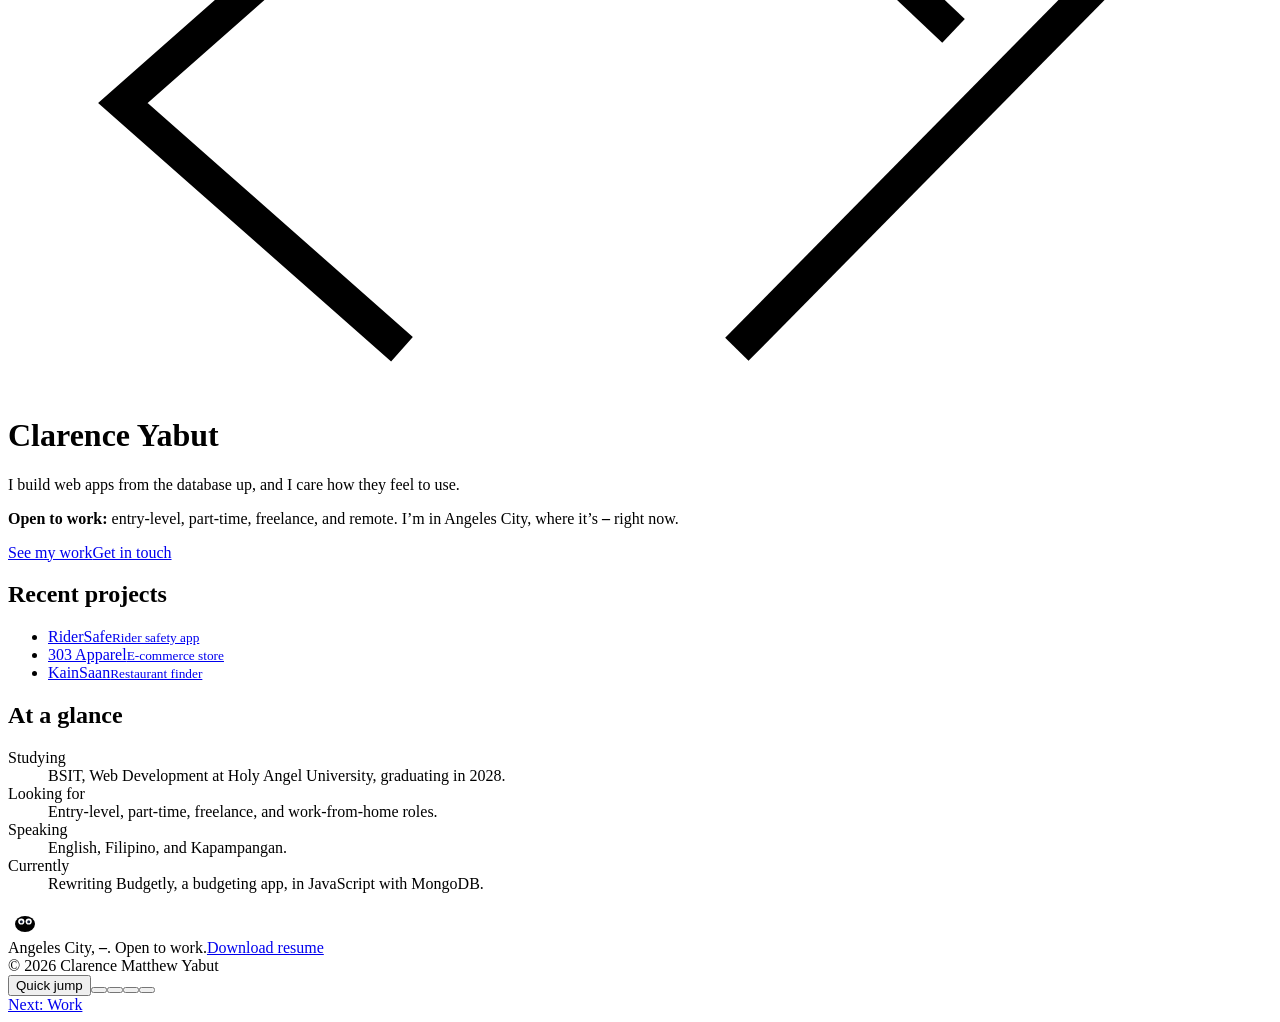
==== commit aab9ae97: "Fixed and updated" ====
--- a/index.html
+++ b/index.html
@@ -24,14 +24,24 @@
 <link rel="stylesheet" href="css/styles.css">
 </head>
 <body>
-<div id="game" role="dialog" aria-modal="true" aria-labelledby="gtitle">
+<div id="game" class="intro-on" role="dialog" aria-modal="true" aria-labelledby="ititle">
   <noscript><style>#game{display:none}</style></noscript>
   <div class="gtop"><button class="pill" type="button" id="gskip">Skip to portfolio</button><button class="pill" type="button" data-theme-toggle>Dark mode</button></div>
-  <h1 id="gtitle">Compile the portfolio</h1>
-  <p id="gmsg">Catch 10 closing tags to build the page, and dodge the bugs. Move with your mouse, your finger, or the arrow keys.</p>
-  <button class="cta" type="button" id="gstart">Start</button>
-  <canvas id="gcv" aria-hidden="true"></canvas>
-  <p id="ghud">Built 0 of 10. Lives: ●●●</p>
+  <section id="intro">
+    <svg class="intro-logo" viewBox="125 200 385 180" fill="none" stroke-width="12" stroke-linecap="butt" stroke-linejoin="miter" aria-hidden="true"><path pathLength="1" d="M245 217 L160 292 L245 367" stroke="currentColor"/><path pathLength="1" d="M335 217 L268 367" stroke="var(--accent)"/><path pathLength="1" d="M358 218 L413 270" stroke="currentColor"/><path pathLength="1" d="M497 215 L347 367" stroke="currentColor"/></svg>
+    <h1 class="iname" id="ititle">Clarence <span>Yabut</span></h1>
+    <p class="intro-role">Web developer in Angeles City</p>
+    <div class="intro-actions"><button class="cta" type="button" id="iplay">Play a quick game</button><button class="cta alt" type="button" id="ienter">Enter the portfolio</button></div>
+    <p class="intro-hint" id="ihint" hidden>Win the game and my playlist starts playing.</p>
+  </section>
+  <section id="gpanel" hidden>
+    <h1 id="gtitle">Compile the portfolio</h1>
+    <p id="gmsg">Close the document: catch closing tags, dodge the bugs.</p>
+    <button class="cta" type="button" id="gstart" hidden>Try again</button>
+    <canvas id="gcv" aria-hidden="true"></canvas>
+    <div class="grow"><div class="gpage" id="gpage" aria-hidden="true"><i class="b"></i><i class="b"></i><i class="b"></i><i class="b"></i><i class="b"></i><i class="b"></i><i class="b"></i><i class="b"></i><i class="b"></i><i class="b"></i></div><p id="ghud">Compiled 0 of 10. Lives: ●●●</p></div>
+    <p class="sr" id="glive" aria-live="polite"></p>
+  </section>
 </div>
 <div id="lb" role="dialog" aria-modal="true" aria-label="Enlarged image" hidden><img alt=""><button class="pill" type="button" id="lbx">Close</button></div>
 <div id="player" role="group" aria-label="Music player" hidden>
@@ -117,12 +127,12 @@
       <article class="project">
         <div><h3>303 Apparel</h3><p class="meta">Group project with five classmates, led by me. HTML, CSS, JavaScript, Node.js, Express, and MongoDB.</p><button class="zoom" type="button" aria-label="View the 303 Apparel logo larger"><img class="thumb sq" src="assets/img/303-apparel-logo.jpg" alt="303 Apparel logo: a cream square frame with the brand name in bold type on navy" width="640" height="640" loading="lazy"></button></div>
         <div><p>A full-stack apparel store with a product catalog, search and filters, a cart and checkout, promo codes, and an admin dashboard for managing products, customers, and messages. It’s a demo store built for class, so nothing is actually sold.</p><a href="#apparel-303" aria-label="Read the 303 Apparel case study">Read the case study</a>&emsp;<a href="https://three03apparel-store.onrender.com/index.html" target="_blank" rel="noopener" aria-label="303 Apparel live demo">Live demo</a>&emsp;<a href="https://github.com/thebeancheese/303apparel-store" target="_blank" rel="noopener" aria-label="303 Apparel on GitHub">GitHub</a>
-          <div class="strip-wrap"><div class="strip" tabindex="0" role="group" aria-label="303 Apparel screenshots"><button class="zoom" type="button" aria-label="View larger: Home page"><img src="assets/img/case/a303-hero.jpg" alt="303 Apparel home page with the headline Stay Ahead of the Trend" loading="lazy" decoding="async"></button><button class="zoom" type="button" aria-label="View larger: Products page"><img src="assets/img/case/a303-products.jpg" alt="The 303 Apparel products page with search, sorting, and category filters" loading="lazy" decoding="async"></button><button class="zoom" type="button" aria-label="View larger: Campaign page"><img src="assets/img/case/a303-campaign.jpg" alt="The Cop the Drop social media campaign page" loading="lazy" decoding="async"></button><button class="zoom" type="button" aria-label="View larger: Staff dashboard"><img src="assets/img/case/a303-admin.jpg" alt="The 303 Apparel staff dashboard" loading="lazy" decoding="async"></button></div><div class="strip-ctl"><button class="pill" type="button" data-strip="-1">Previous</button><button class="pill" type="button" data-strip="1">Next</button></div></div></div>
+          <details class="shots-d"><summary>Screenshots</summary><div class="strip-wrap"><div class="strip" tabindex="0" role="group" aria-label="303 Apparel screenshots"><button class="zoom" type="button" aria-label="View larger: Home page"><img src="assets/img/case/a303-hero.jpg" alt="303 Apparel home page with the headline Stay Ahead of the Trend" loading="lazy" decoding="async"></button><button class="zoom" type="button" aria-label="View larger: Products page"><img src="assets/img/case/a303-products.jpg" alt="The 303 Apparel products page with search, sorting, and category filters" loading="lazy" decoding="async"></button><button class="zoom" type="button" aria-label="View larger: Campaign page"><img src="assets/img/case/a303-campaign.jpg" alt="The Cop the Drop social media campaign page" loading="lazy" decoding="async"></button><button class="zoom" type="button" aria-label="View larger: Staff dashboard"><img src="assets/img/case/a303-admin.jpg" alt="The 303 Apparel staff dashboard" loading="lazy" decoding="async"></button></div><div class="strip-ctl"><button class="pill" type="button" data-strip="-1">Previous</button><button class="pill" type="button" data-strip="1">Next</button></div></div></details></div>
       </article>
       <article class="project">
         <div><h3>KainSaan</h3><p class="meta">Group project with two classmates, led by me. Express and MongoDB, deployed on Render.</p><button class="zoom" type="button" aria-label="View the KainSaan logo larger"><img class="thumb sq" src="assets/img/kainsaan-logo.jpg" alt="KainSaan logo: a red map pin with a small yellow jeepney on top, on teal" width="640" height="640" loading="lazy"></button></div>
         <div><p>A restaurant finder that helps people decide where to eat. Visitors browse restaurants and cuisines, and there’s an admin page for the data.</p><a href="#kainsaan" aria-label="Read the KainSaan case study">Read the case study</a>&emsp;<a href="https://kainsaan.onrender.com/" target="_blank" rel="noopener" aria-label="KainSaan live site">Live site</a>
-          <div class="strip-wrap"><div class="strip" tabindex="0" role="group" aria-label="KainSaan screenshots"><button class="zoom" type="button" aria-label="View larger: Home page"><img src="assets/img/case/ks-home.jpg" alt="The KainSaan home page with a red map pin button" loading="lazy" decoding="async"></button><button class="zoom" type="button" aria-label="View larger: Restaurants page"><img src="assets/img/case/ks-restaurants.jpg" alt="The KainSaan restaurants page with search, filter, and sorting" loading="lazy" decoding="async"></button><button class="zoom" type="button" aria-label="View larger: Add restaurant form"><img src="assets/img/case/ks-add.jpg" alt="The add restaurant form on the admin page" loading="lazy" decoding="async"></button><button class="zoom" type="button" aria-label="View larger: Database in MongoDB Compass"><img src="assets/img/case/ks-database.jpg" alt="MongoDB Compass showing the restaurants collection" loading="lazy" decoding="async"></button></div><div class="strip-ctl"><button class="pill" type="button" data-strip="-1">Previous</button><button class="pill" type="button" data-strip="1">Next</button></div></div></div>
+          <details class="shots-d"><summary>Screenshots</summary><div class="strip-wrap"><div class="strip" tabindex="0" role="group" aria-label="KainSaan screenshots"><button class="zoom" type="button" aria-label="View larger: Home page"><img src="assets/img/case/ks-home.jpg" alt="The KainSaan home page with a red map pin button" loading="lazy" decoding="async"></button><button class="zoom" type="button" aria-label="View larger: Restaurants page"><img src="assets/img/case/ks-restaurants.jpg" alt="The KainSaan restaurants page with search, filter, and sorting" loading="lazy" decoding="async"></button><button class="zoom" type="button" aria-label="View larger: Add restaurant form"><img src="assets/img/case/ks-add.jpg" alt="The add restaurant form on the admin page" loading="lazy" decoding="async"></button><button class="zoom" type="button" aria-label="View larger: Database in MongoDB Compass"><img src="assets/img/case/ks-database.jpg" alt="MongoDB Compass showing the restaurants collection" loading="lazy" decoding="async"></button></div><div class="strip-ctl"><button class="pill" type="button" data-strip="-1">Previous</button><button class="pill" type="button" data-strip="1">Next</button></div></div></details></div>
       </article>
       <article class="project">
         <div><h3>Coursework projects</h3><p class="meta">HTML, CSS, JavaScript, PHP, Java, Python, SQL, MongoDB</p></div>
@@ -281,9 +291,9 @@
   </main>
 
   <footer><div class="pet" id="pet" aria-hidden="true"><div class="bubble"></div><div class="pw"><svg viewBox="0 0 34 26" width="34" height="26"><g fill="none" stroke="var(--sos)" stroke-width="1.8" stroke-linecap="round"><g class="lg lg1"><path d="M9 14 L3 11 M9 17 L2 18 M10 20 L5 24"/><path d="M25 14 L31 11 M25 17 L32 18 M24 20 L29 24"/></g><path d="M13 8 L10 3 M21 8 L24 3"/></g><ellipse cx="17" cy="15" rx="10" ry="8" fill="var(--sos)"/><circle class="peye" cx="13.3" cy="12.5" r="3.1" fill="#fff"/><circle class="peye" cx="20.7" cy="12.5" r="3.1" fill="#fff"/><circle class="ppup" cx="13.3" cy="12.8" r="1.5" fill="#0f1b33"/><circle class="ppup" cx="20.7" cy="12.8" r="1.5" fill="#0f1b33"/></svg></div></div><div class="now"><span class="bars" aria-hidden="true"><i></i><i></i><i></i></span><span>Angeles City, <b id="clock2">–</b>. Open to work.</span><a class="dl" href="assets/Clarence-Yabut-Resume.pdf" download data-deploy-only>Download resume</a></div><span>© 2026 Clarence Matthew Yabut</span><div class="tools">
-      <button class="pill" id="eyeBtn" type="button" aria-pressed="true">Eyes on</button>
-      <button class="pill" id="inspect" type="button" aria-pressed="false">Show page structure</button><button class="pill" id="kbtn" type="button">Quick jump</button><button class="pill" id="khelp" type="button">Shortcuts</button><span class="swatches" role="group" aria-label="Accent color"><button class="accsw" type="button" data-accent="blue" style="--c:#2748ff" aria-label="Blue accent" aria-pressed="false"></button><button class="accsw" type="button" data-accent="teal" style="--c:#0b7263" aria-label="Teal accent" aria-pressed="false"></button><button class="accsw" type="button" data-accent="orange" style="--c:#b8470a" aria-label="Orange accent" aria-pressed="false"></button><button class="accsw" type="button" data-accent="pink" style="--c:#b8175a" aria-label="Pink accent" aria-pressed="false"></button></span>
-    </div><a id="next" href="#work">Next: Work</a></footer>
+      
+      <button class="pill" id="kbtn" type="button">Quick jump</button><span class="swatches" role="group" aria-label="Accent color"><button class="accsw" type="button" data-accent="blue" style="--c:#2748ff" aria-label="Blue accent" aria-pressed="false"></button><button class="accsw" type="button" data-accent="teal" style="--c:#0b7263" aria-label="Teal accent" aria-pressed="false"></button><button class="accsw" type="button" data-accent="orange" style="--c:#b8470a" aria-label="Orange accent" aria-pressed="false"></button><button class="accsw" type="button" data-accent="pink" style="--c:#b8175a" aria-label="Pink accent" aria-pressed="false"></button></span>
+    </div><div class="off" hidden><button class="pill" id="eyeBtn" type="button" aria-pressed="true">Eyes on</button><button class="pill" id="inspect" type="button" aria-pressed="false">Show page structure</button><button class="pill" id="khelp" type="button">Shortcuts</button></div><a id="next" href="#work">Next: Work</a></footer>
 </div>
 <script src="js/main.js"></script>
 </body>
